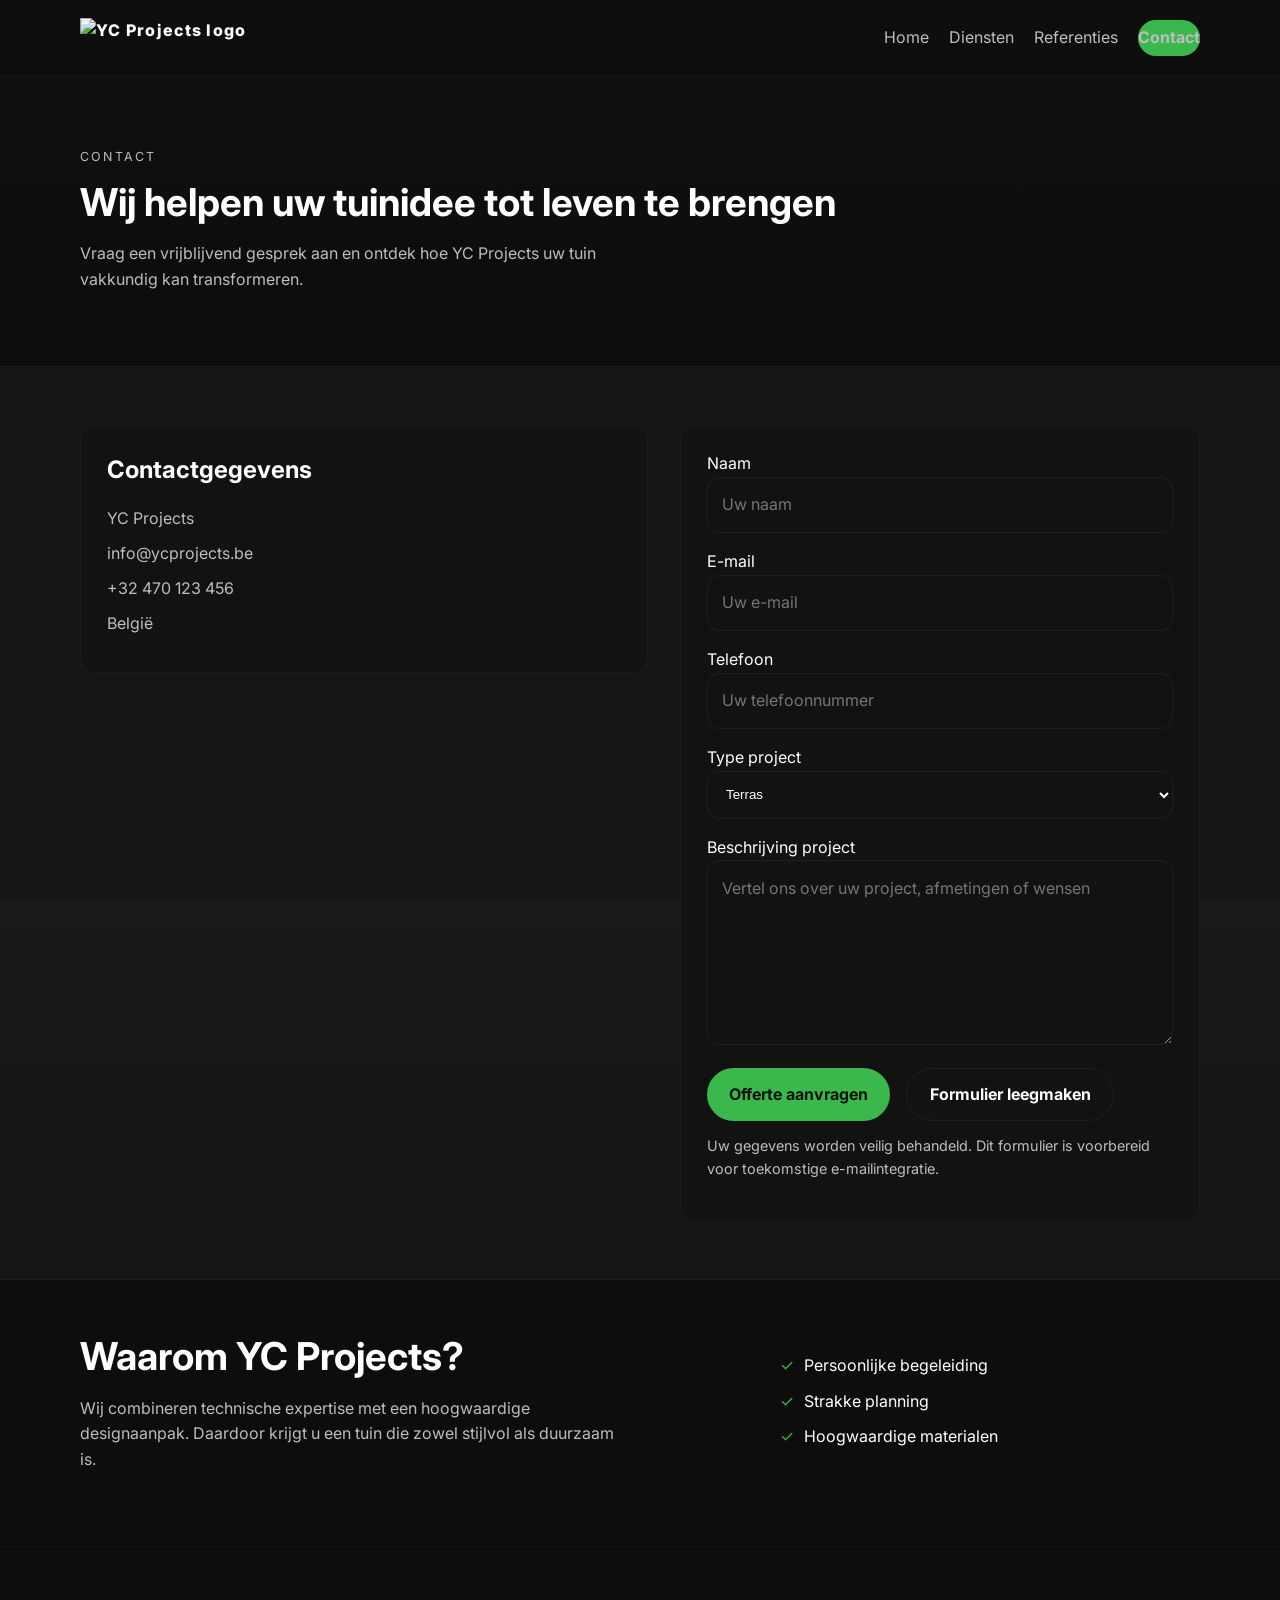
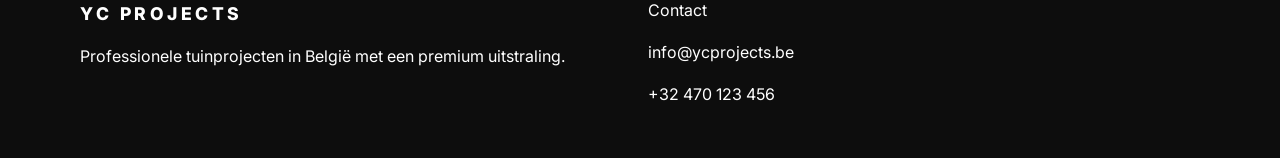
==== contact.html @ d5bccc17 "Initiële commit: HTML, CSS, JS en bugfixes" ====
<!DOCTYPE html>
<html lang="nl">
<head>
  <meta charset="UTF-8" />
  <meta name="viewport" content="width=device-width, initial-scale=1.0" />
  <title>Contact — YC Projects | Vraag uw offerte aan</title>
  <meta name="description" content="Neem contact op met YC Projects voor een vrijblijvende offerte voor terrassen, poolhouses of tuinrenovaties in België." />
  <meta property="og:title" content="Contact — YC Projects" />
  <meta property="og:description" content="Vraag een offerte aan of stuur uw projectdetails naar YC Projects — professionals in tuinprojecten in België." />
  <link rel="preconnect" href="https://fonts.googleapis.com" />
  <link rel="preconnect" href="https://fonts.gstatic.com" crossorigin />
  <link href="https://fonts.googleapis.com/css2?family=Inter:wght@400;500;600;700;800&display=swap" rel="stylesheet" />
  <link rel="stylesheet" href="styles.css" />
  <link rel="stylesheet" href="premium.css" />
</head>
<body>
  <header class="site-header">
    <div class="container header-inner">
      <a class="brand logo-link" href="index.html">
        <img src="assets/images/YC Projects_logo.png" alt="YC Projects logo" class="logo">
      </a>
      <button class="nav-toggle" id="navToggle" aria-label="Open navigatie" aria-expanded="false">
        <span></span>
        <span></span>
        <span></span>
      </button>
      <nav class="site-nav" id="siteNav">
        <a href="index.html">Home</a>
        <a href="diensten.html">Diensten</a>
        <a href="referenties.html">Referenties</a>
        <a href="contact.html" class="nav-cta">Contact</a>
      </nav>
    </div>
  </header>

  <main>
    <section class="section-large reveal" data-reveal-delay="0.05">
      <div class="container">
        <p class="eyebrow">Contact</p>
        <h1>Wij helpen uw tuinidee tot leven te brengen</h1>
        <p>Vraag een vrijblijvend gesprek aan en ontdek hoe YC Projects uw tuin vakkundig kan transformeren.</p>
      </div>
    </section>

    <section class="section-large section-dark reveal" data-reveal-delay="0.1">
      <div class="container contact-grid">
        <div class="contact-details reveal" data-reveal-delay="0.12">
          <h2>Contactgegevens</h2>
          <p>YC Projects</p>
          <p>info@ycprojects.be</p>
          <p>+32 470 123 456</p>
          <p>België</p>
        </div>
          <form id="contact-form" class="contact-form" novalidate>
            <label>
              Naam
              <input type="text" name="name" id="name" placeholder="Uw naam" required />
            </label>
            <label>
              E-mail
              <input type="email" name="email" id="email" placeholder="Uw e-mail" required />
            </label>
            <label>
              Telefoon
              <input type="tel" name="phone" id="phone" placeholder="Uw telefoonnummer" />
            </label>
            <label>
              Type project
              <select name="projectType" id="projectType">
                <option value="Terras">Terras</option>
                <option value="Poolhouse">Poolhouse</option>
                <option value="Tuinafscherming">Tuinafscherming</option>
                <option value="Tuinrenovatie">Tuinrenovatie</option>
                <option value="Overig">Overig</option>
              </select>
            </label>
            <label>
              Beschrijving project
              <textarea name="message" id="message" rows="6" placeholder="Vertel ons over uw project, afmetingen of wensen" required></textarea>
            </label>
            <div class="form-actions">
              <button type="submit" class="btn btn-primary">Offerte aanvragen</button>
              <button type="button" class="btn btn-outline" id="contact-clear">Formulier leegmaken</button>
            </div>
            <p class="form-note">Uw gegevens worden veilig behandeld. Dit formulier is voorbereid voor toekomstige e-mailintegratie.</p>
          </form>
      </div>
    </section>

    <section class="section-large reveal" data-reveal-delay="0.1">
      <div class="container split-grid">
        <div>
          <h2>Waarom YC Projects?</h2>
          <p>Wij combineren technische expertise met een hoogwaardige designaanpak. Daardoor krijgt u een tuin die zowel stijlvol als duurzaam is.</p>
        </div>
        <div>
          <ul class="checklist">
            <li>Persoonlijke begeleiding</li>
            <li>Strakke planning</li>
            <li>Hoogwaardige materialen</li>
          </ul>
        </div>
      </div>
    </section>
  </main>

  <footer class="site-footer">
    <div class="container footer-grid">
      <div>
        <p class="footer-brand">YC Projects</p>
        <p>Professionele tuinprojecten in België met een premium uitstraling.</p>
      </div>
      <div>
        <p>Contact</p>
        <p>info@ycprojects.be</p>
        <p>+32 470 123 456</p>
      </div>
    </div>
  </footer>

  <script src="script.js"></script>
</body>
</html>
---- styles.css ----
:root{
  --bg: #0D0D0D;
  --white: #FFFFFF;
  --accent: #3AB84B;
  --muted: #BDBDBD;
  --card: #121212;
  --glass: rgba(255,255,255,0.03);
  --radius: 18px;
  --container: 1120px;
  font-family: 'Inter', system-ui, -apple-system, 'Segoe UI', Roboto, 'Helvetica Neue', Arial;
  color-scheme: dark;
}

* {
  box-sizing: border-box;
}

html, body {
  margin: 0;
  min-height: 100%;
  background: radial-gradient(circle at top, rgba(58, 184, 75, 0.08), transparent 38%), var(--bg);
  color: var(--text);
}

body {
  line-height: 1.6;
}

img {
  max-width: 100%;
  display: block;
}

button, input, textarea {
  font: inherit;
}

.container {
  width: min(1120px, calc(100% - 3rem));
  margin: 0 auto;
}

.site-header {
  position: sticky;
  top: 0;
  z-index: 20;
  backdrop-filter: blur(18px);
  background: rgba(13, 13, 13, 0.94);
  border-bottom: 1px solid rgba(255, 255, 255, 0.05);
}

.header-inner {
  display: flex;
  align-items: center;
  justify-content: space-between;
  gap: 1rem;
  min-height: 80px;
}

.brand {
  color: var(--text);
  font-weight: 800;
  letter-spacing: 0.08em;
  text-decoration: none;
}

.site-nav {
  display: flex;
  align-items: center;
  gap: 1.5rem;
}

.site-nav a {
  color: var(--muted);
  text-decoration: none;
  transition: color 0.2s ease;
}

.site-nav a:hover,
.site-nav a:focus-visible {
  color: var(--text);
}

.nav-cta {
  padding: 0.85rem 1.3rem;
  border-radius: 999px;
  background: var(--accent);
  color: #0d0d0d;
  font-weight: 600;
}

.nav-toggle {
  display: none;
  width: 48px;
  height: 48px;
  border: 1px solid rgba(255, 255, 255, 0.08);
  border-radius: 14px;
  background: transparent;
  color: var(--text);
  cursor: pointer;
  align-items: center;
  justify-content: center;
}

.nav-toggle span {
  display: block;
  width: 22px;
  height: 2px;
  border-radius: 999px;
  background: currentColor;
  transition: transform 0.2s ease;
}

.nav-toggle span + span {
  margin-top: 5px;
}

.hero {
  padding: 5rem 0 3rem;
}

.section-large {
  padding: 4rem 0;
}

.hero-grid,
.split-grid,
.grid-3,
.contact-grid,
.testimonials-grid {
  display: grid;
  gap: 2rem;
}

.hero-grid {
  grid-template-columns: minmax(0, 1.4fr) minmax(320px, 1fr);
  align-items: center;
}

.hero-copy .eyebrow,
.highlights-card .eyebrow,
.footer-brand,
.card-title {
  color: var(--accent);
  text-transform: uppercase;
  letter-spacing: 0.2em;
  font-size: 0.79rem;
  margin-bottom: 1rem;
}

.hero-copy h1,
.section-large h1,
.split-grid h2,
.highlights-card h3 {
  font-size: clamp(2rem, 3vw, 3.4rem);
  line-height: 1.02;
  margin: 0 0 1.2rem;
}

.hero-copy p,
.section-large p,
.feature-card p,
.service-card p,
.testimonial-card p,
.contact-details p,
.highlights-card p {
  color: var(--muted);
  max-width: 55ch;
}

.hero-actions {
  display: flex;
  flex-wrap: wrap;
  gap: 1rem;
  margin-top: 2rem;
}

.btn {
  display: inline-flex;
  align-items: center;
  justify-content: center;
  border: none;
  border-radius: 999px;
  padding: 0.95rem 1.7rem;
  cursor: pointer;
  text-decoration: none;
  font-weight: 600;
}

.btn-primary {
  background: var(--accent);
  color: #0d0d0d;
}

.btn-secondary {
  background: rgba(255, 255, 255, 0.08);
  color: var(--text);
}

.section-dark {
  background: rgba(255, 255, 255, 0.03);
  border-top: 1px solid rgba(255, 255, 255, 0.06);
  border-bottom: 1px solid rgba(255, 255, 255, 0.06);
}

.grid-3 {
  grid-template-columns: repeat(3, minmax(0, 1fr));
}

.feature-card,
.service-card,
.testimonial-card,
.stats-card,
.highlights-card,
.projects-card,
.hero-card,
.contact-details,
.contact-form {
  background: var(--surface);
  border: 1px solid var(--border);
  border-radius: var(--radius);
  padding: 2rem;
}

.hero-card {
  background: linear-gradient(180deg, rgba(58, 184, 75, 0.18), rgba(255, 255, 255, 0.03));
  min-height: 320px;
  display: flex;
  align-items: flex-end;
}

.hero-card-content {
  display: grid;
  gap: 1rem;
}

.card-title {
  margin: 0;
}

.stats-card {
  display: grid;
  gap: 1.5rem;
  grid-template-columns: repeat(3, minmax(0, 1fr));
}

.stat-number {
  display: block;
  font-size: 2.5rem;
  color: var(--text);
  font-weight: 800;
}

.checklist,
.process-list {
  list-style: none;
  padding: 0;
  margin: 1.5rem 0 0;
  display: grid;
  gap: 0.9rem;
}

.checklist li::before {
  content: '\2713';
  color: var(--accent);
  margin-right: 0.7rem;
}

.process-list li {
  color: var(--muted);
  padding-left: 0.9rem;
}

.contact-grid {
  grid-template-columns: minmax(280px, 1fr) minmax(360px, 1.2fr);
  align-items: start;
}

.contact-details h2,
.feature-card h3,
.service-card h2,
.testimonial-card footer,
.highlights-card h3,
.projects-card h2 {
  margin: 0 0 1rem;
}

.contact-details p {
  margin: 0.6rem 0;
}

.contact-form label {
  display: grid;
  gap: 0.5rem;
  margin-bottom: 1.2rem;
  color: var(--text);
}

.contact-form input,
.contact-form textarea {
  width: 100%;
  background: rgba(255, 255, 255, 0.05);
  border: 1px solid rgba(255, 255, 255, 0.1);
  border-radius: 16px;
  color: var(--text);
  padding: 1rem;
}

.contact-form textarea {
  resize: vertical;
}

.site-footer {
  padding: 2.5rem 0;
  border-top: 1px solid rgba(255, 255, 255, 0.06);
}

.footer-grid {
  display: grid;
  gap: 1.5rem;
  grid-template-columns: repeat(2, minmax(0, 1fr));
}

.footer-brand {
  font-weight: 800;
  font-size: 1.1rem;
  color: var(--text);
}

.testimonial-card footer {
  margin-top: 1.5rem;
  color: var(--muted);
}

@media (max-width: 980px) {
  .hero-grid,
  .grid-3,
  .stats-card,
  .split-grid,
  .contact-grid,
  .footer-grid {
    grid-template-columns: 1fr;
  }
  .hero {
    padding-top: 3rem;
  }
}

@media (max-width: 720px) {
  .container {
    width: min(100%, calc(100% - 2rem));
  }
  .header-inner {
    flex-wrap: wrap;
  }
  .site-nav {
    width: 100%;
    flex-direction: column;
    gap: 1rem;
    padding: 1rem 0;
    display: none;
  }
  .site-nav.open {
    display: flex;
  }
  .nav-toggle {
    display: inline-flex;
  }
  .hero {
    padding-top: 2.5rem;
  }
---- premium.css ----
:root{
  --bg: #0D0D0D;
  --white: #FFFFFF;
  --accent: #3AB84B;
  --muted: #BDBDBD;
  --card: #121212;
  --glass: rgba(255,255,255,0.03);
  --radius: 18px;
  --container: 1120px;
  --text: #FFFFFF;
  --surface: #1A1A1A;
  --border: rgba(255,255,255,0.06);
  font-family: 'Inter', system-ui, -apple-system, 'Segoe UI', Roboto, 'Helvetica Neue', Arial;
}
*{box-sizing:border-box}
html,body{height:100%;margin:0;background:linear-gradient(180deg, rgba(58,184,75,0.03), transparent 30%), var(--bg);color:var(--white);-webkit-font-smoothing:antialiased}
.container{width:min(var(--container),calc(100% - 3rem));margin:0 auto}
.site-header{position:sticky;top:0;z-index:50;background:linear-gradient(180deg, rgba(13,13,13,0.8), rgba(13,13,13,0.6));backdrop-filter:blur(8px);border-bottom:1px solid rgba(255,255,255,0.04)}
.header-inner{display:flex;align-items:center;justify-content:space-between;gap:1rem;min-height:76px}
.brand{display:flex;align-items:center;text-decoration:none}
.logo{height:40px;width:auto;max-width:180px;transition:transform .2s ease}
.logo-link:hover .logo{transform:scale(1.04)}
.site-nav{display:flex;gap:1.25rem;align-items:center}
.site-nav a{color:var(--muted);text-decoration:none;padding:0.35rem 0;transition:color .18s ease}
.site-nav a:hover{color:var(--white)}
.nav-cta{background:var(--accent);color:#07120b;padding:0.75rem 1.2rem;border-radius:999px;font-weight:700}
.nav-toggle{display:none}

.hero{position:relative;padding:5.5rem 0}
.hero-bg{position:relative;background-size:cover;background-position:center;border-radius:20px;overflow:hidden}
.hero-overlay{position:absolute;inset:0;background:linear-gradient(180deg, rgba(13,13,13,0.45), rgba(13,13,13,0.35));mix-blend-mode:normal}
.hero-grid{display:grid;grid-template-columns:1.6fr 1fr;gap:2rem;align-items:center;padding:4rem 0}
.eyebrow{color:var(--accent);text-transform:uppercase;letter-spacing:0.18em;font-size:0.78rem;margin-bottom:1rem}
.hero-headline{font-size:clamp(2rem,4vw,3.6rem);line-height:1;margin:0 0 1rem}
.hero-lead{color:var(--muted);max-width:56ch}
.hero-actions{display:flex;gap:1rem;margin-top:1.6rem}
.btn{display:inline-flex;align-items:center;justify-content:center;border-radius:999px;padding:0.8rem 1.4rem;text-decoration:none;font-weight:700}
.btn-primary{background:var(--accent);color:#09110b}
.btn-outline{background:transparent;border:1px solid rgba(255,255,255,0.06);color:var(--white)}
.trust-bar{display:flex;gap:1.2rem;margin-top:1.2rem;color:var(--muted);font-size:0.95rem}
.hero-card{background:linear-gradient(180deg, rgba(255,255,255,0.02), rgba(255,255,255,0.01));padding:1.6rem;border-radius:16px;border:1px solid rgba(255,255,255,0.04)}
.card-title{color:var(--accent);font-size:0.82rem;letter-spacing:0.16em;text-transform:uppercase}

.section-large{padding:3.6rem 0}
.section-dark{background:var(--glass);border-top:1px solid rgba(255,255,255,0.04);border-bottom:1px solid rgba(255,255,255,0.03)}
.grid-3{display:grid;grid-template-columns:repeat(3,1fr);gap:1.6rem}
.split-grid{display:grid;grid-template-columns:1fr 420px;gap:2rem;align-items:start}
.service-card,.feature-card,.testimonial-card,.projects-card,.contact-details,.contact-form,.project-card{background:var(--card);padding:1.6rem;border-radius:14px;border:1px solid rgba(255,255,255,0.04)}
.checklist{list-style:none;padding:0;margin:1rem 0 0;display:grid;gap:.6rem}
.checklist li::before{content:'✓';color:var(--accent);margin-right:.6rem}

.projects-grid{display:grid;grid-template-columns:repeat(3,1fr);gap:1.25rem;margin-top:1.2rem}
.project-card{overflow:hidden;border-radius:14px}
.project-card img{width:100%;height:220px;object-fit:cover;display:block;transition:transform .45s cubic-bezier(.2,.9,.26,1)}
.project-card:hover img{transform:scale(1.04)}
.project-content{padding:1rem}
.project-content h3{margin:0 0 .4rem}
.project-content p{color:var(--muted);margin:0}

.contact-grid{display:grid;grid-template-columns:1fr 520px;gap:2rem}
.contact-form label{display:block;margin-bottom:1rem;color:var(--white)}
.contact-form input,.contact-form textarea,.contact-form select{width:100%;padding:0.9rem;border-radius:12px;border:1px solid rgba(255,255,255,0.06);background:transparent;color:var(--white)}
.form-actions{display:flex;gap:1rem;margin-top:0.6rem}
.form-note{color:var(--muted);font-size:0.9rem;margin-top:0.8rem}

.site-footer{padding:2.2rem 0;border-top:1px solid rgba(255,255,255,0.04)}
.footer-grid{display:grid;grid-template-columns:1fr 1fr;gap:1rem}
.footer-brand{font-weight:800}

@media (max-width:980px){.hero-grid{grid-template-columns:1fr}.projects-grid{grid-template-columns:repeat(2,1fr)}.split-grid{grid-template-columns:1fr}.logo{height:36px;max-width:150px}}
@media (max-width:700px){.site-nav{display:none}.nav-toggle{display:inline-flex}.projects-grid{grid-template-columns:1fr}.contact-grid{grid-template-columns:1fr}.hero{padding:2.8rem 0}.logo{height:32px;max-width:130px}}

.reveal{opacity:0;transform:translateY(14px);transition:opacity .6s ease,transform .6s ease}
.reveal.show{opacity:1;transform:none}

/* Hero slider */
.hero-slider{position:relative;min-height:78vh;display:block;overflow:hidden;border-radius:14px}
.hero-slider .slide{position:absolute;inset:0;background-size:cover;background-position:center;display:flex;align-items:center}
.slide-inner{max-width:900px;padding:6rem 3rem;color:var(--white);z-index:2}
.hero-prev,.hero-next{position:absolute;top:50%;transform:translateY(-50%);background:rgba(0,0,0,0.45);border:none;color:var(--white);font-size:2rem;padding:0.6rem 0.9rem;border-radius:8px;cursor:pointer}
.hero-prev{left:18px}.hero-next{right:18px}
.hero-dots{position:absolute;left:50%;transform:translateX(-50%);bottom:22px;display:flex;gap:8px}
.hero-dots button{width:10px;height:10px;border-radius:50%;background:rgba(255,255,255,0.3);border:none}
.hero-dots button.active{background:var(--accent)}

/* Before/After */
.before-after{position:relative;height:420px;border-radius:12px;overflow:hidden}
.before-after img{position:absolute;inset:0;width:100%;height:100%;object-fit:cover}
.before-after .after{z-index:1}
.before-after .before{z-index:2;clip-path:inset(0 50% 0 0)}
.before-after input[type=range]{position:relative;z-index:3;width:100%;margin-top:16px}

/* Testimonials & trust */
.testimonial-card{padding:2rem;border-radius:12px}
.trust-row{display:flex;gap:1rem;margin-top:1.2rem}
.trust-item{background:var(--card);padding:0.9rem 1rem;border-radius:10px;color:var(--muted);border:1px solid rgba(255,255,255,0.03)}

/* FAQ */
.faq details{background:var(--card);padding:1rem;border-radius:10px;margin-bottom:.6rem;border:1px solid rgba(255,255,255,0.03)}
.faq summary{cursor:pointer;font-weight:600}
.faq p{color:var(--muted);margin:0.6rem 0 0}

/* Process steps */
.process-list{list-style:none;padding:0;margin:1rem 0 0;display:grid;gap:.8rem}
.process-list li{background:var(--card);padding:0.9rem;border-radius:10px;border:1px solid rgba(255,255,255,0.03)}

/* Small tweaks */
@media (max-width:980px){.slide-inner{padding:3rem 1.2rem}.hero-prev,.hero-next{display:none}}
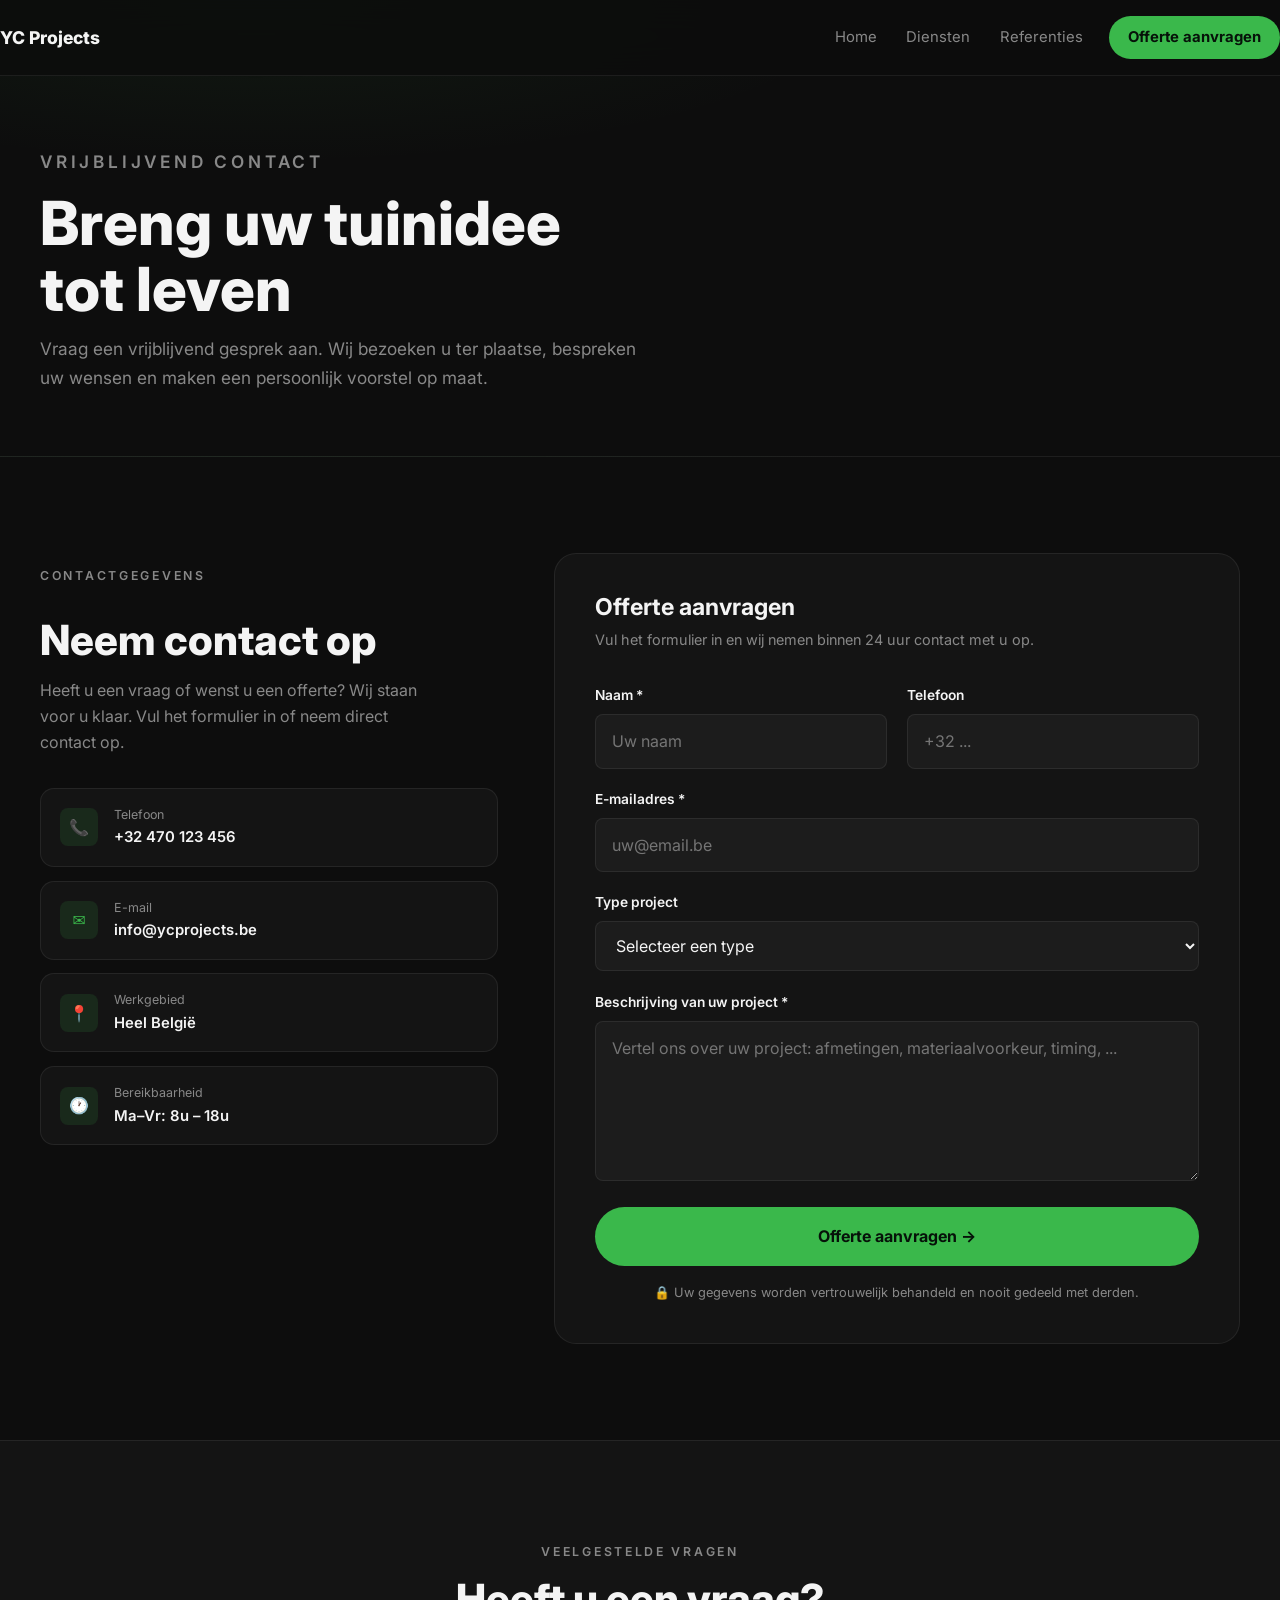
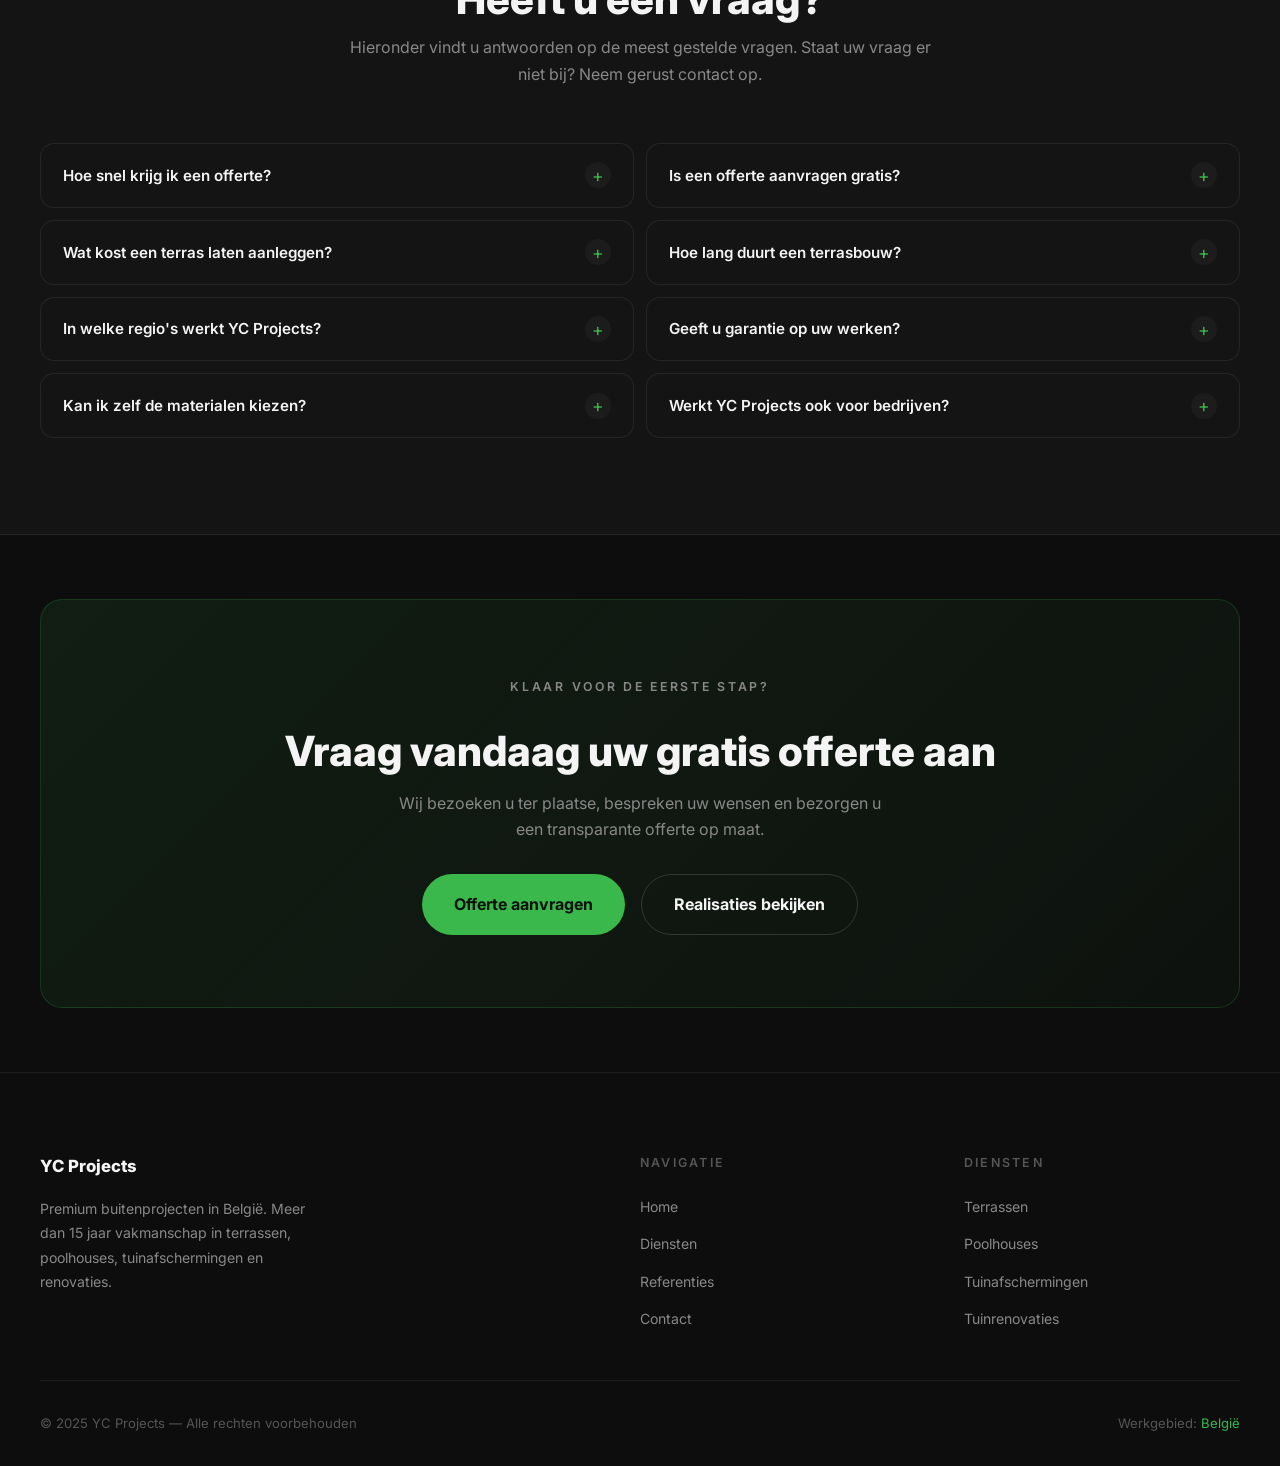
==== commit fc803345: "Nieuwe premium website volledig herbouwd vanaf nul" ====
--- a/contact.html
+++ b/contact.html
@@ -3,121 +3,229 @@
 <head>
   <meta charset="UTF-8" />
   <meta name="viewport" content="width=device-width, initial-scale=1.0" />
-  <title>Contact — YC Projects | Vraag uw offerte aan</title>
-  <meta name="description" content="Neem contact op met YC Projects voor een vrijblijvende offerte voor terrassen, poolhouses of tuinrenovaties in België." />
+  <title>Contact — YC Projects | Offerte aanvragen voor uw tuinproject</title>
+  <meta name="description" content="Neem contact op met YC Projects voor een vrijblijvende offerte. Terrassen, poolhouses, tuinafschermingen en renovaties in België." />
   <meta property="og:title" content="Contact — YC Projects" />
-  <meta property="og:description" content="Vraag een offerte aan of stuur uw projectdetails naar YC Projects — professionals in tuinprojecten in België." />
+  <meta property="og:description" content="Vraag een vrijblijvende offerte aan voor uw tuinproject. YC Projects — premium buitenprojecten in België." />
   <link rel="preconnect" href="https://fonts.googleapis.com" />
   <link rel="preconnect" href="https://fonts.gstatic.com" crossorigin />
   <link href="https://fonts.googleapis.com/css2?family=Inter:wght@400;500;600;700;800&display=swap" rel="stylesheet" />
   <link rel="stylesheet" href="styles.css" />
-  <link rel="stylesheet" href="premium.css" />
 </head>
 <body>
+
   <header class="site-header">
     <div class="container header-inner">
-      <a class="brand logo-link" href="index.html">
-        <img src="assets/images/YC Projects_logo.png" alt="YC Projects logo" class="logo">
+      <a href="index.html" class="logo-link" aria-label="YC Projects — Home">
+        <img src="assets/images/YC Projects_logo.png" alt="YC Projects" class="logo" onerror="this.style.display='none';this.nextElementSibling.style.display='block'">
+        <span class="logo-text" style="display:none">YC Projects</span>
       </a>
-      <button class="nav-toggle" id="navToggle" aria-label="Open navigatie" aria-expanded="false">
-        <span></span>
-        <span></span>
-        <span></span>
+      <button class="nav-toggle" id="navToggle" aria-label="Menu openen" aria-expanded="false">
+        <span></span><span></span><span></span>
       </button>
       <nav class="site-nav" id="siteNav">
         <a href="index.html">Home</a>
         <a href="diensten.html">Diensten</a>
         <a href="referenties.html">Referenties</a>
-        <a href="contact.html" class="nav-cta">Contact</a>
+        <a href="contact.html" class="nav-cta active">Offerte aanvragen</a>
       </nav>
     </div>
   </header>
 
   <main>
-    <section class="section-large reveal" data-reveal-delay="0.05">
-      <div class="container">
-        <p class="eyebrow">Contact</p>
-        <h1>Wij helpen uw tuinidee tot leven te brengen</h1>
-        <p>Vraag een vrijblijvend gesprek aan en ontdek hoe YC Projects uw tuin vakkundig kan transformeren.</p>
-      </div>
-    </section>
-
-    <section class="section-large section-dark reveal" data-reveal-delay="0.1">
-      <div class="container contact-grid">
-        <div class="contact-details reveal" data-reveal-delay="0.12">
-          <h2>Contactgegevens</h2>
-          <p>YC Projects</p>
-          <p>info@ycprojects.be</p>
-          <p>+32 470 123 456</p>
-          <p>België</p>
-        </div>
-          <form id="contact-form" class="contact-form" novalidate>
-            <label>
-              Naam
-              <input type="text" name="name" id="name" placeholder="Uw naam" required />
-            </label>
-            <label>
-              E-mail
-              <input type="email" name="email" id="email" placeholder="Uw e-mail" required />
-            </label>
-            <label>
-              Telefoon
-              <input type="tel" name="phone" id="phone" placeholder="Uw telefoonnummer" />
-            </label>
-            <label>
-              Type project
-              <select name="projectType" id="projectType">
-                <option value="Terras">Terras</option>
-                <option value="Poolhouse">Poolhouse</option>
-                <option value="Tuinafscherming">Tuinafscherming</option>
-                <option value="Tuinrenovatie">Tuinrenovatie</option>
-                <option value="Overig">Overig</option>
-              </select>
-            </label>
-            <label>
-              Beschrijving project
-              <textarea name="message" id="message" rows="6" placeholder="Vertel ons over uw project, afmetingen of wensen" required></textarea>
-            </label>
-            <div class="form-actions">
-              <button type="submit" class="btn btn-primary">Offerte aanvragen</button>
-              <button type="button" class="btn btn-outline" id="contact-clear">Formulier leegmaken</button>
+
+    <section class="page-hero">
+      <div class="container">
+        <p class="eyebrow reveal">Vrijblijvend contact</p>
+        <h1 class="reveal" data-delay="0.05">Breng uw tuinidee<br>tot leven</h1>
+        <p class="reveal" data-delay="0.08">Vraag een vrijblijvend gesprek aan. Wij bezoeken u ter plaatse, bespreken uw wensen en maken een persoonlijk voorstel op maat.</p>
+      </div>
+    </section>
+
+    <section class="section">
+      <div class="container">
+        <div class="contact-grid">
+
+          <!-- CONTACT INFO -->
+          <div class="contact-info reveal">
+            <p class="eyebrow">Contactgegevens</p>
+            <h2>Neem contact op</h2>
+            <p>Heeft u een vraag of wenst u een offerte? Wij staan voor u klaar. Vul het formulier in of neem direct contact op.</p>
+            <div class="contact-details">
+              <div class="c-detail">
+                <div class="c-icon">📞</div>
+                <div>
+                  <p class="c-label">Telefoon</p>
+                  <p class="c-value">+32 470 123 456</p>
+                </div>
+              </div>
+              <div class="c-detail">
+                <div class="c-icon">✉️</div>
+                <div>
+                  <p class="c-label">E-mail</p>
+                  <p class="c-value">info@ycprojects.be</p>
+                </div>
+              </div>
+              <div class="c-detail">
+                <div class="c-icon">📍</div>
+                <div>
+                  <p class="c-label">Werkgebied</p>
+                  <p class="c-value">Heel België</p>
+                </div>
+              </div>
+              <div class="c-detail">
+                <div class="c-icon">🕐</div>
+                <div>
+                  <p class="c-label">Bereikbaarheid</p>
+                  <p class="c-value">Ma–Vr: 8u – 18u</p>
+                </div>
+              </div>
             </div>
-            <p class="form-note">Uw gegevens worden veilig behandeld. Dit formulier is voorbereid voor toekomstige e-mailintegratie.</p>
-          </form>
-      </div>
-    </section>
-
-    <section class="section-large reveal" data-reveal-delay="0.1">
-      <div class="container split-grid">
-        <div>
-          <h2>Waarom YC Projects?</h2>
-          <p>Wij combineren technische expertise met een hoogwaardige designaanpak. Daardoor krijgt u een tuin die zowel stijlvol als duurzaam is.</p>
-        </div>
-        <div>
-          <ul class="checklist">
-            <li>Persoonlijke begeleiding</li>
-            <li>Strakke planning</li>
-            <li>Hoogwaardige materialen</li>
+          </div>
+
+          <!-- CONTACT FORM -->
+          <div class="form-card reveal" data-delay="0.08" id="contact-form">
+            <h3>Offerte aanvragen</h3>
+            <p>Vul het formulier in en wij nemen binnen 24 uur contact met u op.</p>
+            <form id="contactForm" novalidate>
+              <div class="form-row">
+                <div class="form-group">
+                  <label for="naam">Naam *</label>
+                  <input type="text" id="naam" name="naam" placeholder="Uw naam" required autocomplete="name" />
+                </div>
+                <div class="form-group">
+                  <label for="telefoon">Telefoon</label>
+                  <input type="tel" id="telefoon" name="telefoon" placeholder="+32 ..." autocomplete="tel" />
+                </div>
+              </div>
+              <div class="form-group">
+                <label for="email">E-mailadres *</label>
+                <input type="email" id="email" name="email" placeholder="uw@email.be" required autocomplete="email" />
+              </div>
+              <div class="form-group">
+                <label for="project">Type project</label>
+                <select id="project" name="project">
+                  <option value="">Selecteer een type</option>
+                  <option value="Terras">Terras</option>
+                  <option value="Poolhouse">Poolhouse</option>
+                  <option value="Tuinafscherming">Tuinafscherming</option>
+                  <option value="Tuinrenovatie">Tuinrenovatie</option>
+                  <option value="Combinatie">Combinatie van meerdere</option>
+                  <option value="Overig">Overig / Nog niet zeker</option>
+                </select>
+              </div>
+              <div class="form-group">
+                <label for="bericht">Beschrijving van uw project *</label>
+                <textarea id="bericht" name="bericht" rows="5" placeholder="Vertel ons over uw project: afmetingen, materiaalvoorkeur, timing, ..." required></textarea>
+              </div>
+              <button type="submit" class="btn btn-primary btn-lg" style="width:100%">Offerte aanvragen →</button>
+              <div id="formSuccess" class="form-success">✓ Bedankt! Uw aanvraag is ontvangen. Wij nemen binnen 24 uur contact op.</div>
+              <p class="form-note">🔒 Uw gegevens worden vertrouwelijk behandeld en nooit gedeeld met derden.</p>
+            </form>
+          </div>
+
+        </div>
+      </div>
+    </section>
+
+    <!-- FAQ -->
+    <section class="section section-dark">
+      <div class="container">
+        <div class="section-header reveal">
+          <p class="eyebrow">Veelgestelde vragen</p>
+          <h2>Heeft u een vraag?</h2>
+          <p>Hieronder vindt u antwoorden op de meest gestelde vragen. Staat uw vraag er niet bij? Neem gerust contact op.</p>
+        </div>
+        <div class="faq-grid">
+          <div class="faq-item reveal" data-delay="0.05">
+            <button class="faq-q">Hoe snel krijg ik een offerte? <span class="faq-icon">+</span></button>
+            <div class="faq-a"><p>Na uw aanvraag plannen wij een vrijblijvend bezoek ter plaatse. Binnen 5 werkdagen na het bezoek ontvangt u een gedetailleerde offerte op maat.</p></div>
+          </div>
+          <div class="faq-item reveal" data-delay="0.08">
+            <button class="faq-q">Is een offerte aanvragen gratis? <span class="faq-icon">+</span></button>
+            <div class="faq-a"><p>Ja, een offerte aanvragen is volledig gratis en vrijblijvend. Er zijn geen kosten verbonden aan het intakegesprek of de opmaak van de offerte.</p></div>
+          </div>
+          <div class="faq-item reveal" data-delay="0.05">
+            <button class="faq-q">Wat kost een terras laten aanleggen? <span class="faq-icon">+</span></button>
+            <div class="faq-a"><p>De prijs varieert naargelang materiaal, oppervlakte en complexiteit. Een houten terras start rond €80/m², composiet en hardsteen liggen hoger. Vraag een offerte aan voor een exacte prijs.</p></div>
+          </div>
+          <div class="faq-item reveal" data-delay="0.08">
+            <button class="faq-q">Hoe lang duurt een terrasbouw? <span class="faq-icon">+</span></button>
+            <div class="faq-a"><p>Een standaard terras van 30–50 m² wordt in 2 à 4 werkdagen gerealiseerd. Bij grotere of complexere projecten loopt de uitvoeringstijd op tot 1 à 2 weken.</p></div>
+          </div>
+          <div class="faq-item reveal" data-delay="0.05">
+            <button class="faq-q">In welke regio's werkt YC Projects? <span class="faq-icon">+</span></button>
+            <div class="faq-a"><p>Wij zijn actief in heel België, met de nadruk op Vlaanderen. Neem gerust contact op en wij bekijken samen de mogelijkheden voor uw locatie.</p></div>
+          </div>
+          <div class="faq-item reveal" data-delay="0.08">
+            <button class="faq-q">Geeft u garantie op uw werken? <span class="faq-icon">+</span></button>
+            <div class="faq-a"><p>Ja, wij geven garantie op al onze werken. De garantieperiode wordt vastgelegd in de overeenkomst en verschilt naargelang het type werk en de gebruikte materialen.</p></div>
+          </div>
+          <div class="faq-item reveal" data-delay="0.05">
+            <button class="faq-q">Kan ik zelf de materialen kiezen? <span class="faq-icon">+</span></button>
+            <div class="faq-a"><p>Absoluut. Tijdens het intakegesprek bespreken wij alle mogelijkheden en adviseren wij u over de beste keuze voor uw project, budget en stijl. U maakt steeds de finale keuze.</p></div>
+          </div>
+          <div class="faq-item reveal" data-delay="0.08">
+            <button class="faq-q">Werkt YC Projects ook voor bedrijven? <span class="faq-icon">+</span></button>
+            <div class="faq-a"><p>Ja, wij realiseren ook projecten voor bedrijven, kantoren en handelspanden. Neem contact op voor een gepersonaliseerde offerte voor uw zakelijk project.</p></div>
+          </div>
+        </div>
+      </div>
+    </section>
+
+    <!-- CTA -->
+    <section class="section-sm">
+      <div class="container">
+        <div class="cta-banner reveal">
+          <p class="eyebrow">Klaar voor de eerste stap?</p>
+          <h2>Vraag vandaag uw gratis offerte aan</h2>
+          <p>Wij bezoeken u ter plaatse, bespreken uw wensen en bezorgen u een transparante offerte op maat.</p>
+          <div class="cta-actions">
+            <a href="#contact-form" class="btn btn-primary btn-lg">Offerte aanvragen</a>
+            <a href="referenties.html" class="btn btn-ghost btn-lg">Realisaties bekijken</a>
+          </div>
+        </div>
+      </div>
+    </section>
+
+  </main>
+
+  <footer class="site-footer">
+    <div class="container">
+      <div class="footer-grid">
+        <div class="footer-about">
+          <div class="footer-logo">
+            <img src="assets/images/YC Projects_logo.png" alt="YC Projects" onerror="this.style.display='none';this.nextElementSibling.style.display='block'">
+            <span class="footer-logo-text" style="display:none">YC Projects</span>
+          </div>
+          <p>Premium buitenprojecten in België. Meer dan 15 jaar vakmanschap in terrassen, poolhouses, tuinafschermingen en renovaties.</p>
+        </div>
+        <div class="footer-col">
+          <h4>Navigatie</h4>
+          <ul>
+            <li><a href="index.html">Home</a></li>
+            <li><a href="diensten.html">Diensten</a></li>
+            <li><a href="referenties.html">Referenties</a></li>
+            <li><a href="contact.html">Contact</a></li>
           </ul>
         </div>
-      </div>
-    </section>
-  </main>
-
-  <footer class="site-footer">
-    <div class="container footer-grid">
-      <div>
-        <p class="footer-brand">YC Projects</p>
-        <p>Professionele tuinprojecten in België met een premium uitstraling.</p>
-      </div>
-      <div>
-        <p>Contact</p>
-        <p>info@ycprojects.be</p>
-        <p>+32 470 123 456</p>
+        <div class="footer-col">
+          <h4>Diensten</h4>
+          <ul>
+            <li><a href="diensten.html#terrassen">Terrassen</a></li>
+            <li><a href="diensten.html#poolhouses">Poolhouses</a></li>
+            <li><a href="diensten.html#afschermingen">Tuinafschermingen</a></li>
+            <li><a href="diensten.html#renovaties">Tuinrenovaties</a></li>
+          </ul>
+        </div>
+      </div>
+      <div class="footer-bottom">
+        <span>© 2025 YC Projects — Alle rechten voorbehouden</span>
+        <span>Werkgebied: <a href="contact.html">België</a></span>
       </div>
     </div>
   </footer>
 
   <script src="script.js"></script>
 </body>
-</html>+</html>
--- a/styles.css
+++ b/styles.css
@@ -1,371 +1,616 @@
-:root{
-  --bg: #0D0D0D;
-  --white: #FFFFFF;
-  --accent: #3AB84B;
-  --muted: #BDBDBD;
-  --card: #121212;
-  --glass: rgba(255,255,255,0.03);
-  --radius: 18px;
-  --container: 1120px;
-  font-family: 'Inter', system-ui, -apple-system, 'Segoe UI', Roboto, 'Helvetica Neue', Arial;
-  color-scheme: dark;
-}
-
-* {
-  box-sizing: border-box;
-}
-
-html, body {
-  margin: 0;
-  min-height: 100%;
-  background: radial-gradient(circle at top, rgba(58, 184, 75, 0.08), transparent 38%), var(--bg);
+/* ===========================================
+   YC Projects — Premium Website Stylesheet
+   =========================================== */
+
+:root {
+  --bg:         #0D0D0D;
+  --surface:    #141414;
+  --surface-2:  #1C1C1C;
+  --accent:     #3AB84B;
+  --accent-dim: rgba(58,184,75,0.12);
+  --text:       #F4F4F4;
+  --muted:      #888888;
+  --dim:        #555555;
+  --border:     rgba(255,255,255,0.07);
+  --border-2:   rgba(255,255,255,0.14);
+  --radius-s:   8px;
+  --radius:     14px;
+  --radius-l:   22px;
+  --max-w:      1200px;
+  --nav-h:      76px;
+}
+
+/* ── Reset ── */
+*, *::before, *::after { box-sizing: border-box; margin: 0; padding: 0; }
+html { scroll-behavior: smooth; }
+body {
+  font-family: 'Inter', system-ui, -apple-system, sans-serif;
+  background: var(--bg);
   color: var(--text);
-}
-
-body {
-  line-height: 1.6;
-}
-
-img {
-  max-width: 100%;
-  display: block;
-}
-
-button, input, textarea {
-  font: inherit;
-}
-
+  line-height: 1.65;
+  -webkit-font-smoothing: antialiased;
+}
+img { display: block; max-width: 100%; }
+a { color: inherit; text-decoration: none; }
+button, input, textarea, select { font: inherit; }
+ul, ol { list-style: none; }
+
+::-webkit-scrollbar { width: 5px; }
+::-webkit-scrollbar-track { background: var(--bg); }
+::-webkit-scrollbar-thumb { background: var(--accent); border-radius: 3px; }
+
+/* ── Layout ── */
 .container {
-  width: min(1120px, calc(100% - 3rem));
+  width: min(var(--max-w), calc(100% - 2.5rem));
   margin: 0 auto;
 }
-
+.section     { padding: 6rem 0; }
+.section-sm  { padding: 4rem 0; }
+.section-dark {
+  background: var(--surface);
+  border-top: 1px solid var(--border);
+  border-bottom: 1px solid var(--border);
+}
+
+.grid-2 { display: grid; grid-template-columns: repeat(2,1fr); gap: 1.5rem; }
+.grid-3 { display: grid; grid-template-columns: repeat(3,1fr); gap: 1.5rem; }
+.grid-4 { display: grid; grid-template-columns: repeat(4,1fr); gap: 1.5rem; }
+
+.split {
+  display: grid;
+  grid-template-columns: 1fr 1fr;
+  gap: 4rem;
+  align-items: center;
+}
+.split.reverse > *:first-child { order: 2; }
+.split.reverse > *:last-child  { order: 1; }
+
+/* ── Typography ── */
+.eyebrow {
+  display: inline-block;
+  color: var(--accent);
+  font-size: 0.77rem;
+  font-weight: 600;
+  letter-spacing: 0.22em;
+  text-transform: uppercase;
+  margin-bottom: 0.9rem;
+}
+h1 { font-size: clamp(2.2rem,5vw,3.8rem); line-height: 1.08; font-weight: 800; }
+h2 { font-size: clamp(1.7rem,3.5vw,2.6rem); line-height: 1.1; font-weight: 800; }
+h3 { font-size: clamp(1.15rem,2vw,1.45rem); line-height: 1.2; font-weight: 700; }
+h4 { font-size: 1rem; font-weight: 700; }
+
+.section-header { text-align: center; max-width: 600px; margin: 0 auto 3.5rem; }
+.section-header h2 { margin-bottom: 0.75rem; }
+.section-header p { color: var(--muted); }
+
+/* ── Navigation ── */
 .site-header {
-  position: sticky;
-  top: 0;
-  z-index: 20;
+  position: fixed;
+  top: 0; left: 0; right: 0;
+  z-index: 100;
+  height: var(--nav-h);
+  display: flex;
+  align-items: center;
+  background: rgba(13,13,13,0.82);
   backdrop-filter: blur(18px);
-  background: rgba(13, 13, 13, 0.94);
-  border-bottom: 1px solid rgba(255, 255, 255, 0.05);
-}
+  -webkit-backdrop-filter: blur(18px);
+  border-bottom: 1px solid var(--border);
+  transition: background 0.3s;
+}
+.site-header.scrolled { background: rgba(13,13,13,0.96); }
 
 .header-inner {
   display: flex;
   align-items: center;
   justify-content: space-between;
-  gap: 1rem;
-  min-height: 80px;
-}
-
-.brand {
-  color: var(--text);
-  font-weight: 800;
-  letter-spacing: 0.08em;
-  text-decoration: none;
-}
-
-.site-nav {
-  display: flex;
-  align-items: center;
-  gap: 1.5rem;
-}
-
+  gap: 2rem;
+  width: 100%;
+}
+
+.logo-link { display: flex; align-items: center; gap: 0.5rem; }
+.logo { height: 36px; width: auto; }
+.logo-text { font-weight: 800; font-size: 1.1rem; }
+
+.site-nav { display: flex; align-items: center; gap: 0.15rem; }
 .site-nav a {
+  padding: 0.45rem 0.85rem;
   color: var(--muted);
-  text-decoration: none;
-  transition: color 0.2s ease;
-}
-
-.site-nav a:hover,
-.site-nav a:focus-visible {
-  color: var(--text);
-}
+  font-size: 0.93rem;
+  border-radius: var(--radius-s);
+  transition: color 0.2s, background 0.2s;
+}
+.site-nav a:hover, .site-nav a.active { color: var(--text); background: rgba(255,255,255,0.04); }
 
 .nav-cta {
-  padding: 0.85rem 1.3rem;
-  border-radius: 999px;
-  background: var(--accent);
-  color: #0d0d0d;
-  font-weight: 600;
-}
+  background: var(--accent) !important;
+  color: #061209 !important;
+  font-weight: 700;
+  padding: 0.6rem 1.2rem !important;
+  border-radius: 999px !important;
+  margin-left: 0.6rem;
+}
+.nav-cta:hover { opacity: 0.87; background: var(--accent) !important; }
 
 .nav-toggle {
   display: none;
-  width: 48px;
-  height: 48px;
-  border: 1px solid rgba(255, 255, 255, 0.08);
-  border-radius: 14px;
-  background: transparent;
+  flex-direction: column;
+  justify-content: center;
+  gap: 5px;
+  background: none;
+  border: 1px solid var(--border-2);
+  border-radius: var(--radius-s);
+  padding: 0.5rem 0.6rem;
+  cursor: pointer;
   color: var(--text);
-  cursor: pointer;
-  align-items: center;
-  justify-content: center;
-}
-
+}
 .nav-toggle span {
-  display: block;
-  width: 22px;
-  height: 2px;
-  border-radius: 999px;
-  background: currentColor;
-  transition: transform 0.2s ease;
-}
-
-.nav-toggle span + span {
-  margin-top: 5px;
-}
-
-.hero {
-  padding: 5rem 0 3rem;
-}
-
-.section-large {
-  padding: 4rem 0;
-}
-
-.hero-grid,
-.split-grid,
-.grid-3,
-.contact-grid,
-.testimonials-grid {
-  display: grid;
-  gap: 2rem;
-}
-
-.hero-grid {
-  grid-template-columns: minmax(0, 1.4fr) minmax(320px, 1fr);
-  align-items: center;
-}
-
-.hero-copy .eyebrow,
-.highlights-card .eyebrow,
-.footer-brand,
-.card-title {
-  color: var(--accent);
-  text-transform: uppercase;
-  letter-spacing: 0.2em;
-  font-size: 0.79rem;
-  margin-bottom: 1rem;
-}
-
-.hero-copy h1,
-.section-large h1,
-.split-grid h2,
-.highlights-card h3 {
-  font-size: clamp(2rem, 3vw, 3.4rem);
-  line-height: 1.02;
-  margin: 0 0 1.2rem;
-}
-
-.hero-copy p,
-.section-large p,
-.feature-card p,
-.service-card p,
-.testimonial-card p,
-.contact-details p,
-.highlights-card p {
-  color: var(--muted);
-  max-width: 55ch;
-}
-
-.hero-actions {
-  display: flex;
-  flex-wrap: wrap;
-  gap: 1rem;
-  margin-top: 2rem;
-}
-
+  display: block; width: 20px; height: 2px;
+  background: currentColor; border-radius: 2px;
+  transition: transform 0.25s, opacity 0.25s;
+}
+.nav-toggle.open span:nth-child(1) { transform: translateY(7px) rotate(45deg); }
+.nav-toggle.open span:nth-child(2) { opacity: 0; }
+.nav-toggle.open span:nth-child(3) { transform: translateY(-7px) rotate(-45deg); }
+
+/* ── Buttons ── */
 .btn {
   display: inline-flex;
   align-items: center;
   justify-content: center;
+  gap: 0.5rem;
+  padding: 0.85rem 1.65rem;
+  border-radius: 999px;
+  font-weight: 700;
+  font-size: 0.95rem;
+  cursor: pointer;
   border: none;
+  transition: transform 0.2s, opacity 0.2s, background 0.2s, box-shadow 0.2s;
+  white-space: nowrap;
+}
+.btn:hover { transform: translateY(-2px); }
+.btn:active { transform: translateY(0); }
+
+.btn-primary { background: var(--accent); color: #061209; }
+.btn-primary:hover { box-shadow: 0 8px 30px rgba(58,184,75,0.3); }
+
+.btn-ghost {
+  background: transparent;
+  color: var(--text);
+  border: 1px solid var(--border-2);
+}
+.btn-ghost:hover { background: rgba(255,255,255,0.06); border-color: rgba(255,255,255,0.2); }
+
+.btn-outline {
+  background: transparent;
+  color: var(--text);
+  border: 1px solid var(--border);
   border-radius: 999px;
-  padding: 0.95rem 1.7rem;
+}
+.btn-outline:hover, .btn-outline.active {
+  background: var(--accent); color: #061209; border-color: var(--accent);
+}
+
+.btn-lg { padding: 1rem 2rem; font-size: 1rem; }
+
+/* ── Hero ── */
+.hero {
+  position: relative;
+  min-height: 100vh;
+  display: flex;
+  align-items: center;
+  overflow: hidden;
+  padding-top: var(--nav-h);
+}
+.hero-bg {
+  position: absolute; inset: 0;
+  background-size: cover;
+  background-position: center;
+}
+.hero-overlay {
+  position: absolute; inset: 0;
+  background: linear-gradient(125deg,rgba(13,13,13,.92) 0%,rgba(13,13,13,.65) 55%,rgba(13,13,13,.4) 100%);
+}
+.hero-content {
+  position: relative; z-index: 2;
+  max-width: 740px; padding: 4rem 0;
+}
+.hero h1 { margin-bottom: 1.2rem; }
+.hero h1 em { color: var(--accent); font-style: normal; }
+.hero-lead {
+  color: rgba(244,244,244,.78);
+  font-size: 1.12rem;
+  max-width: 54ch;
+  margin-bottom: 2rem;
+}
+.hero-actions { display: flex; flex-wrap: wrap; gap: 1rem; }
+.hero-stats {
+  display: flex;
+  gap: 2.5rem;
+  margin-top: 4rem;
+  padding-top: 2rem;
+  border-top: 1px solid rgba(255,255,255,.1);
+}
+.stat-item strong {
+  display: block;
+  font-size: 2rem; font-weight: 800;
+  color: var(--accent); line-height: 1;
+}
+.stat-item span { font-size: 0.83rem; color: var(--muted); margin-top: 0.3rem; display: block; }
+
+/* ── Page Hero (subpages) ── */
+.page-hero {
+  padding: calc(var(--nav-h) + 4.5rem) 0 4rem;
+  background: radial-gradient(ellipse 80% 60% at 20% 0%, rgba(58,184,75,.07) 0%, transparent 60%);
+  border-bottom: 1px solid var(--border);
+}
+.page-hero h1 { margin-bottom: 0.8rem; }
+.page-hero p { color: var(--muted); max-width: 56ch; font-size: 1.08rem; }
+
+/* ── Dienst cards (homepage overzicht) ── */
+.dienst-card {
+  background: var(--surface);
+  border: 1px solid var(--border);
+  border-radius: var(--radius-l);
+  overflow: hidden;
+  transition: transform 0.3s, border-color 0.3s, box-shadow 0.3s;
+}
+.dienst-card:hover { transform: translateY(-5px); border-color: var(--border-2); box-shadow: 0 20px 60px rgba(0,0,0,.4); }
+.dienst-img-wrap { overflow: hidden; }
+.dienst-img { width: 100%; height: 210px; object-fit: cover; transition: transform 0.5s; }
+.dienst-card:hover .dienst-img { transform: scale(1.05); }
+.dienst-body { padding: 1.5rem; }
+.dienst-tag {
+  display: inline-block;
+  background: var(--accent-dim);
+  color: var(--accent);
+  font-size: 0.75rem; font-weight: 600;
+  padding: 0.22rem 0.7rem;
+  border-radius: 999px;
+  letter-spacing: 0.08em;
+  margin-bottom: 0.6rem;
+}
+.dienst-body h3 { margin-bottom: 0.5rem; }
+.dienst-body p { color: var(--muted); font-size: 0.9rem; margin-bottom: 1.1rem; }
+.dienst-link {
+  color: var(--accent);
+  font-size: 0.88rem;
+  font-weight: 600;
+  display: inline-flex;
+  align-items: center;
+  gap: 0.35rem;
+  transition: gap 0.2s;
+}
+.dienst-link:hover { gap: 0.55rem; }
+
+/* ── Features (Waarom YC) ── */
+.feature-list { display: grid; gap: 1.1rem; margin-top: 2rem; }
+.feature-item { display: flex; gap: 1rem; align-items: flex-start; }
+.feature-icon {
+  flex-shrink: 0;
+  width: 42px; height: 42px;
+  background: var(--accent-dim);
+  border-radius: 10px;
+  display: flex; align-items: center; justify-content: center;
+  font-size: 1.15rem;
+}
+.feature-text h4 { font-weight: 700; margin-bottom: 0.2rem; }
+.feature-text p { color: var(--muted); font-size: 0.88rem; }
+
+.split-img {
+  border-radius: var(--radius-l);
+  overflow: hidden;
+  aspect-ratio: 4/3;
+  border: 1px solid var(--border);
+}
+.split-img img { width: 100%; height: 100%; object-fit: cover; }
+
+/* ── Project cards ── */
+.projects-grid {
+  display: grid;
+  grid-template-columns: repeat(3,1fr);
+  gap: 1.25rem;
+}
+.project-card {
+  border-radius: var(--radius);
+  overflow: hidden;
+  background: var(--surface);
+  border: 1px solid var(--border);
   cursor: pointer;
-  text-decoration: none;
+  transition: transform 0.3s, box-shadow 0.3s, border-color 0.3s;
+}
+.project-card:hover { transform: translateY(-5px); box-shadow: 0 24px 70px rgba(0,0,0,.45); border-color: var(--border-2); }
+.project-card-img { overflow: hidden; }
+.project-card img { width: 100%; height: 240px; object-fit: cover; transition: transform 0.5s; }
+.project-card:hover img { transform: scale(1.06); }
+.project-card-body { padding: 1.2rem 1.3rem; }
+.project-card-body .type {
+  color: var(--accent);
+  font-size: 0.75rem; font-weight: 600;
+  text-transform: uppercase; letter-spacing: 0.12em;
+  margin-bottom: 0.35rem;
+}
+.project-card-body h3 { font-size: 1rem; margin-bottom: 0.4rem; }
+.project-card-body p { color: var(--muted); font-size: 0.85rem; }
+
+.filter-row { display: flex; flex-wrap: wrap; gap: 0.6rem; margin-bottom: 2rem; }
+
+/* ── Process ── */
+.process-steps {
+  display: grid;
+  grid-template-columns: repeat(5,1fr);
+  gap: 1rem;
+  position: relative;
+}
+.process-steps::before {
+  content: '';
+  position: absolute;
+  top: 29px; left: 12%; right: 12%;
+  height: 1px; background: var(--border);
+}
+.process-step { text-align: center; position: relative; }
+.step-num {
+  width: 58px; height: 58px;
+  background: var(--surface-2);
+  border: 1px solid var(--border);
+  border-radius: 50%;
+  display: flex; align-items: center; justify-content: center;
+  margin: 0 auto 1rem;
+  font-size: 1.15rem; font-weight: 800;
+  color: var(--accent);
+  transition: background 0.3s, border-color 0.3s, color 0.3s;
+  position: relative; z-index: 1;
+  background: var(--bg);
+}
+.process-step:hover .step-num { background: var(--accent); color: #061209; border-color: var(--accent); }
+.process-step h4 { font-size: 0.92rem; margin-bottom: 0.3rem; }
+.process-step p { color: var(--muted); font-size: 0.8rem; }
+
+/* ── Testimonials ── */
+.testimonial-card {
+  background: var(--surface);
+  border: 1px solid var(--border);
+  border-radius: var(--radius-l);
+  padding: 2rem;
+  transition: border-color 0.3s;
+}
+.testimonial-card:hover { border-color: var(--border-2); }
+.t-stars { color: var(--accent); letter-spacing: 0.1em; margin-bottom: 1rem; font-size: 1rem; }
+.testimonial-card blockquote {
+  color: rgba(244,244,244,.82);
+  font-style: italic;
+  line-height: 1.75;
+  margin-bottom: 1.5rem;
+  font-size: 0.97rem;
+}
+.t-author { display: flex; align-items: center; gap: 0.8rem; }
+.t-avatar {
+  width: 44px; height: 44px;
+  background: var(--accent-dim);
+  border-radius: 50%;
+  display: flex; align-items: center; justify-content: center;
+  color: var(--accent); font-weight: 700;
+  flex-shrink: 0;
+}
+.t-name { font-weight: 700; font-size: 0.93rem; }
+.t-loc { color: var(--muted); font-size: 0.8rem; }
+
+/* ── FAQ ── */
+.faq-grid { display: grid; grid-template-columns: 1fr 1fr; gap: 0.75rem; }
+.faq-item {
+  background: var(--surface);
+  border: 1px solid var(--border);
+  border-radius: var(--radius);
+  overflow: hidden;
+  transition: border-color 0.2s;
+}
+.faq-item.open { border-color: rgba(58,184,75,.3); }
+.faq-q {
+  width: 100%; display: flex; justify-content: space-between; align-items: center;
+  padding: 1.15rem 1.4rem; background: none; border: none;
+  color: var(--text); cursor: pointer; text-align: left;
+  font-weight: 600; font-size: 0.95rem; gap: 1rem;
+}
+.faq-icon {
+  flex-shrink: 0; width: 26px; height: 26px;
+  background: var(--surface-2); border-radius: 50%;
+  display: flex; align-items: center; justify-content: center;
+  color: var(--accent); font-size: 1.1rem; font-weight: 400;
+  transition: transform 0.3s, background 0.2s;
+}
+.faq-item.open .faq-icon { transform: rotate(45deg); background: var(--accent); color: #061209; }
+.faq-a {
+  max-height: 0; overflow: hidden;
+  transition: max-height 0.35s ease;
+}
+.faq-item.open .faq-a { max-height: 200px; }
+.faq-a p { padding: 0 1.4rem 1.2rem; color: var(--muted); font-size: 0.9rem; line-height: 1.7; }
+
+/* ── CTA Banner ── */
+.cta-banner {
+  background: linear-gradient(135deg, rgba(58,184,75,.1) 0%, rgba(58,184,75,.03) 100%);
+  border: 1px solid rgba(58,184,75,.2);
+  border-radius: var(--radius-l);
+  padding: 4.5rem 3rem;
+  text-align: center;
+}
+.cta-banner h2 { margin-bottom: 0.9rem; }
+.cta-banner p { color: var(--muted); max-width: 50ch; margin: 0 auto 2rem; }
+.cta-actions { display: flex; justify-content: center; flex-wrap: wrap; gap: 1rem; }
+
+/* ── Diensten page: service sections ── */
+.service-section { padding: 5rem 0; }
+.service-section + .service-section { border-top: 1px solid var(--border); }
+.service-img {
+  border-radius: var(--radius-l);
+  overflow: hidden;
+  border: 1px solid var(--border);
+  aspect-ratio: 4/3;
+}
+.service-img img { width: 100%; height: 100%; object-fit: cover; }
+.service-body { max-width: 520px; }
+.service-body h2 { margin-bottom: 0.75rem; }
+.service-body > p { color: var(--muted); margin-bottom: 1.5rem; }
+
+.checklist { display: grid; gap: 0.65rem; }
+.checklist li {
+  display: flex; gap: 0.75rem; align-items: flex-start;
+  color: rgba(244,244,244,.8); font-size: 0.93rem;
+}
+.checklist li::before {
+  content: '✓';
+  color: var(--accent);
+  font-weight: 700;
+  flex-shrink: 0;
+  margin-top: 0.05rem;
+}
+
+/* ── Contact ── */
+.contact-grid {
+  display: grid;
+  grid-template-columns: 1fr 1.5fr;
+  gap: 3.5rem;
+  align-items: start;
+}
+.contact-info > p { color: var(--muted); margin: 0.8rem 0 2rem; max-width: 38ch; }
+.contact-details { display: grid; gap: 0.85rem; }
+.c-detail {
+  display: flex; gap: 1rem; align-items: center;
+  padding: 1rem 1.2rem;
+  background: var(--surface); border: 1px solid var(--border); border-radius: var(--radius);
+}
+.c-icon {
+  width: 38px; height: 38px;
+  background: var(--accent-dim); border-radius: 8px;
+  display: flex; align-items: center; justify-content: center;
+  color: var(--accent); flex-shrink: 0; font-size: 1rem;
+}
+.c-label { font-size: 0.78rem; color: var(--muted); }
+.c-value { font-weight: 600; font-size: 0.93rem; }
+
+.form-card {
+  background: var(--surface);
+  border: 1px solid var(--border);
+  border-radius: var(--radius-l);
+  padding: 2.5rem;
+}
+.form-card h3 { margin-bottom: 0.4rem; }
+.form-card > p { color: var(--muted); font-size: 0.9rem; margin-bottom: 2rem; }
+
+.form-row { display: grid; grid-template-columns: 1fr 1fr; gap: 1.25rem; }
+.form-group { margin-bottom: 1.2rem; }
+.form-group label { display: block; font-size: 0.86rem; font-weight: 600; margin-bottom: 0.45rem; }
+.form-group input,
+.form-group select,
+.form-group textarea {
+  width: 100%;
+  background: var(--surface-2);
+  border: 1px solid var(--border);
+  border-radius: var(--radius-s);
+  padding: 0.82rem 1rem;
+  color: var(--text);
+  transition: border-color 0.2s, box-shadow 0.2s;
+}
+.form-group input:focus,
+.form-group select:focus,
+.form-group textarea:focus { outline: none; border-color: var(--accent); box-shadow: 0 0 0 3px rgba(58,184,75,.12); }
+.form-group select { cursor: pointer; }
+.form-group select option { background: var(--surface-2); }
+.form-group textarea { resize: vertical; min-height: 130px; }
+.form-note { color: var(--muted); font-size: 0.8rem; text-align: center; margin-top: 1rem; }
+.form-success {
+  display: none;
+  background: rgba(58,184,75,.12);
+  border: 1px solid rgba(58,184,75,.3);
+  border-radius: var(--radius-s);
+  padding: 1rem 1.2rem;
+  color: var(--accent);
   font-weight: 600;
-}
-
-.btn-primary {
-  background: var(--accent);
-  color: #0d0d0d;
-}
-
-.btn-secondary {
-  background: rgba(255, 255, 255, 0.08);
-  color: var(--text);
-}
-
-.section-dark {
-  background: rgba(255, 255, 255, 0.03);
-  border-top: 1px solid rgba(255, 255, 255, 0.06);
-  border-bottom: 1px solid rgba(255, 255, 255, 0.06);
-}
-
-.grid-3 {
-  grid-template-columns: repeat(3, minmax(0, 1fr));
-}
-
-.feature-card,
-.service-card,
-.testimonial-card,
-.stats-card,
-.highlights-card,
-.projects-card,
-.hero-card,
-.contact-details,
-.contact-form {
-  background: var(--surface);
-  border: 1px solid var(--border);
-  border-radius: var(--radius);
-  padding: 2rem;
-}
-
-.hero-card {
-  background: linear-gradient(180deg, rgba(58, 184, 75, 0.18), rgba(255, 255, 255, 0.03));
-  min-height: 320px;
-  display: flex;
-  align-items: flex-end;
-}
-
-.hero-card-content {
-  display: grid;
-  gap: 1rem;
-}
-
-.card-title {
-  margin: 0;
-}
-
-.stats-card {
-  display: grid;
-  gap: 1.5rem;
-  grid-template-columns: repeat(3, minmax(0, 1fr));
-}
-
-.stat-number {
-  display: block;
-  font-size: 2.5rem;
-  color: var(--text);
-  font-weight: 800;
-}
-
-.checklist,
-.process-list {
-  list-style: none;
-  padding: 0;
-  margin: 1.5rem 0 0;
-  display: grid;
-  gap: 0.9rem;
-}
-
-.checklist li::before {
-  content: '\2713';
-  color: var(--accent);
-  margin-right: 0.7rem;
-}
-
-.process-list li {
-  color: var(--muted);
-  padding-left: 0.9rem;
-}
-
-.contact-grid {
-  grid-template-columns: minmax(280px, 1fr) minmax(360px, 1.2fr);
-  align-items: start;
-}
-
-.contact-details h2,
-.feature-card h3,
-.service-card h2,
-.testimonial-card footer,
-.highlights-card h3,
-.projects-card h2 {
-  margin: 0 0 1rem;
-}
-
-.contact-details p {
-  margin: 0.6rem 0;
-}
-
-.contact-form label {
-  display: grid;
-  gap: 0.5rem;
-  margin-bottom: 1.2rem;
-  color: var(--text);
-}
-
-.contact-form input,
-.contact-form textarea {
-  width: 100%;
-  background: rgba(255, 255, 255, 0.05);
-  border: 1px solid rgba(255, 255, 255, 0.1);
-  border-radius: 16px;
-  color: var(--text);
-  padding: 1rem;
-}
-
-.contact-form textarea {
-  resize: vertical;
-}
-
-.site-footer {
-  padding: 2.5rem 0;
-  border-top: 1px solid rgba(255, 255, 255, 0.06);
-}
-
+  text-align: center;
+  margin-top: 1rem;
+}
+
+/* ── Footer ── */
+.site-footer { padding: 5rem 0 2rem; border-top: 1px solid var(--border); }
 .footer-grid {
   display: grid;
-  gap: 1.5rem;
-  grid-template-columns: repeat(2, minmax(0, 1fr));
-}
-
-.footer-brand {
-  font-weight: 800;
-  font-size: 1.1rem;
-  color: var(--text);
-}
-
-.testimonial-card footer {
-  margin-top: 1.5rem;
-  color: var(--muted);
-}
-
-@media (max-width: 980px) {
-  .hero-grid,
-  .grid-3,
-  .stats-card,
-  .split-grid,
-  .contact-grid,
-  .footer-grid {
-    grid-template-columns: 1fr;
+  grid-template-columns: 2fr 1fr 1fr;
+  gap: 3rem;
+  margin-bottom: 3rem;
+}
+.footer-about .footer-logo { margin-bottom: 1rem; }
+.footer-about .footer-logo img { height: 32px; }
+.footer-about .footer-logo-text { font-weight: 800; font-size: 1.05rem; }
+.footer-about p { color: var(--muted); font-size: 0.88rem; max-width: 30ch; line-height: 1.75; }
+.footer-col h4 {
+  font-size: 0.78rem; font-weight: 600;
+  text-transform: uppercase; letter-spacing: 0.18em;
+  color: var(--dim); margin-bottom: 1.2rem;
+}
+.footer-col ul { display: grid; gap: 0.7rem; }
+.footer-col ul a { color: var(--muted); font-size: 0.88rem; transition: color 0.2s; }
+.footer-col ul a:hover { color: var(--text); }
+.footer-bottom {
+  display: flex; justify-content: space-between; align-items: center;
+  padding-top: 2rem; border-top: 1px solid var(--border);
+  color: var(--dim); font-size: 0.82rem; flex-wrap: wrap; gap: 0.5rem;
+}
+.footer-bottom a { color: var(--accent); }
+
+/* ── Animations ── */
+.reveal {
+  opacity: 0;
+  transform: translateY(22px);
+  transition: opacity 0.7s ease, transform 0.7s ease;
+}
+.reveal.visible { opacity: 1; transform: none; }
+
+/* ── Responsive ── */
+@media (max-width: 1024px) {
+  .grid-4 { grid-template-columns: repeat(2,1fr); }
+  .process-steps { grid-template-columns: repeat(3,1fr); }
+  .process-steps::before { display: none; }
+  .footer-grid { grid-template-columns: 1fr 1fr; }
+  .footer-about { grid-column: 1/-1; }
+  .faq-grid { grid-template-columns: 1fr; }
+}
+
+@media (max-width: 768px) {
+  :root { --nav-h: 68px; }
+  .section { padding: 3.5rem 0; }
+  h1 { font-size: clamp(1.9rem,7vw,2.6rem); }
+  .grid-2, .grid-3 { grid-template-columns: 1fr; }
+  .split { grid-template-columns: 1fr; gap: 2rem; }
+  .split.reverse > * { order: unset !important; }
+  .projects-grid { grid-template-columns: repeat(2,1fr); }
+  .contact-grid { grid-template-columns: 1fr; }
+  .form-row { grid-template-columns: 1fr; }
+  .footer-grid { grid-template-columns: 1fr; }
+  .cta-banner { padding: 3rem 1.75rem; }
+  .hero-stats { gap: 1.5rem; flex-wrap: wrap; }
+  .process-steps { grid-template-columns: 1fr 1fr; }
+
+  .site-nav {
+    position: fixed;
+    top: var(--nav-h); left: 0; right: 0;
+    background: rgba(13,13,13,.97);
+    backdrop-filter: blur(20px);
+    border-bottom: 1px solid var(--border);
+    flex-direction: column;
+    align-items: stretch;
+    padding: 1.2rem;
+    gap: 0.4rem;
+    display: none; z-index: 99;
   }
-  .hero {
-    padding-top: 3rem;
-  }
-}
-
-@media (max-width: 720px) {
-  .container {
-    width: min(100%, calc(100% - 2rem));
-  }
-  .header-inner {
-    flex-wrap: wrap;
-  }
-  .site-nav {
-    width: 100%;
-    flex-direction: column;
-    gap: 1rem;
-    padding: 1rem 0;
-    display: none;
-  }
-  .site-nav.open {
-    display: flex;
-  }
-  .nav-toggle {
-    display: inline-flex;
-  }
-  .hero {
-    padding-top: 2.5rem;
-  }+  .site-nav.open { display: flex; }
+  .site-nav a { padding: 0.8rem 1rem; border-radius: var(--radius-s); }
+  .nav-cta { margin-left: 0 !important; text-align: center; border-radius: 999px !important; }
+  .nav-toggle { display: flex; }
+}
+
+@media (max-width: 520px) {
+  .projects-grid { grid-template-columns: 1fr; }
+  .process-steps { grid-template-columns: 1fr; }
+  .hero-actions { flex-direction: column; }
+  .cta-actions { flex-direction: column; align-items: center; }
+}
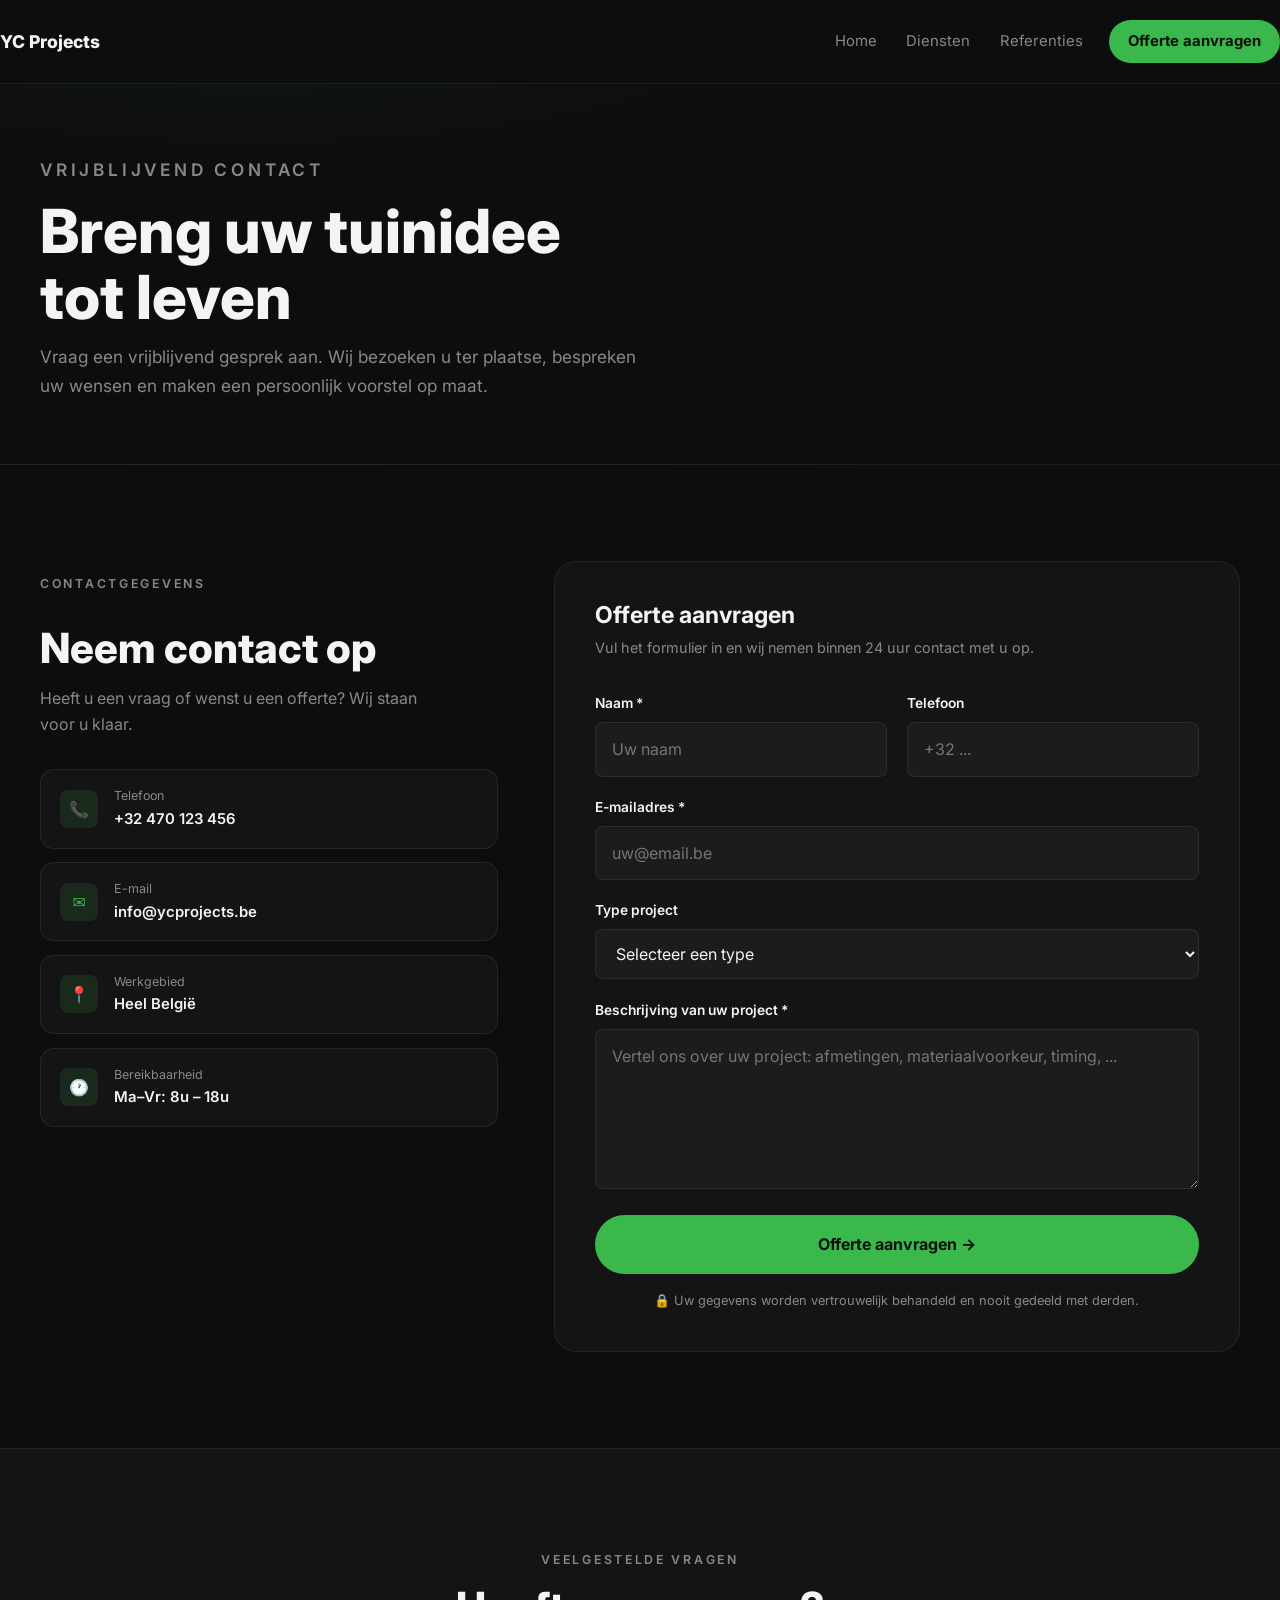
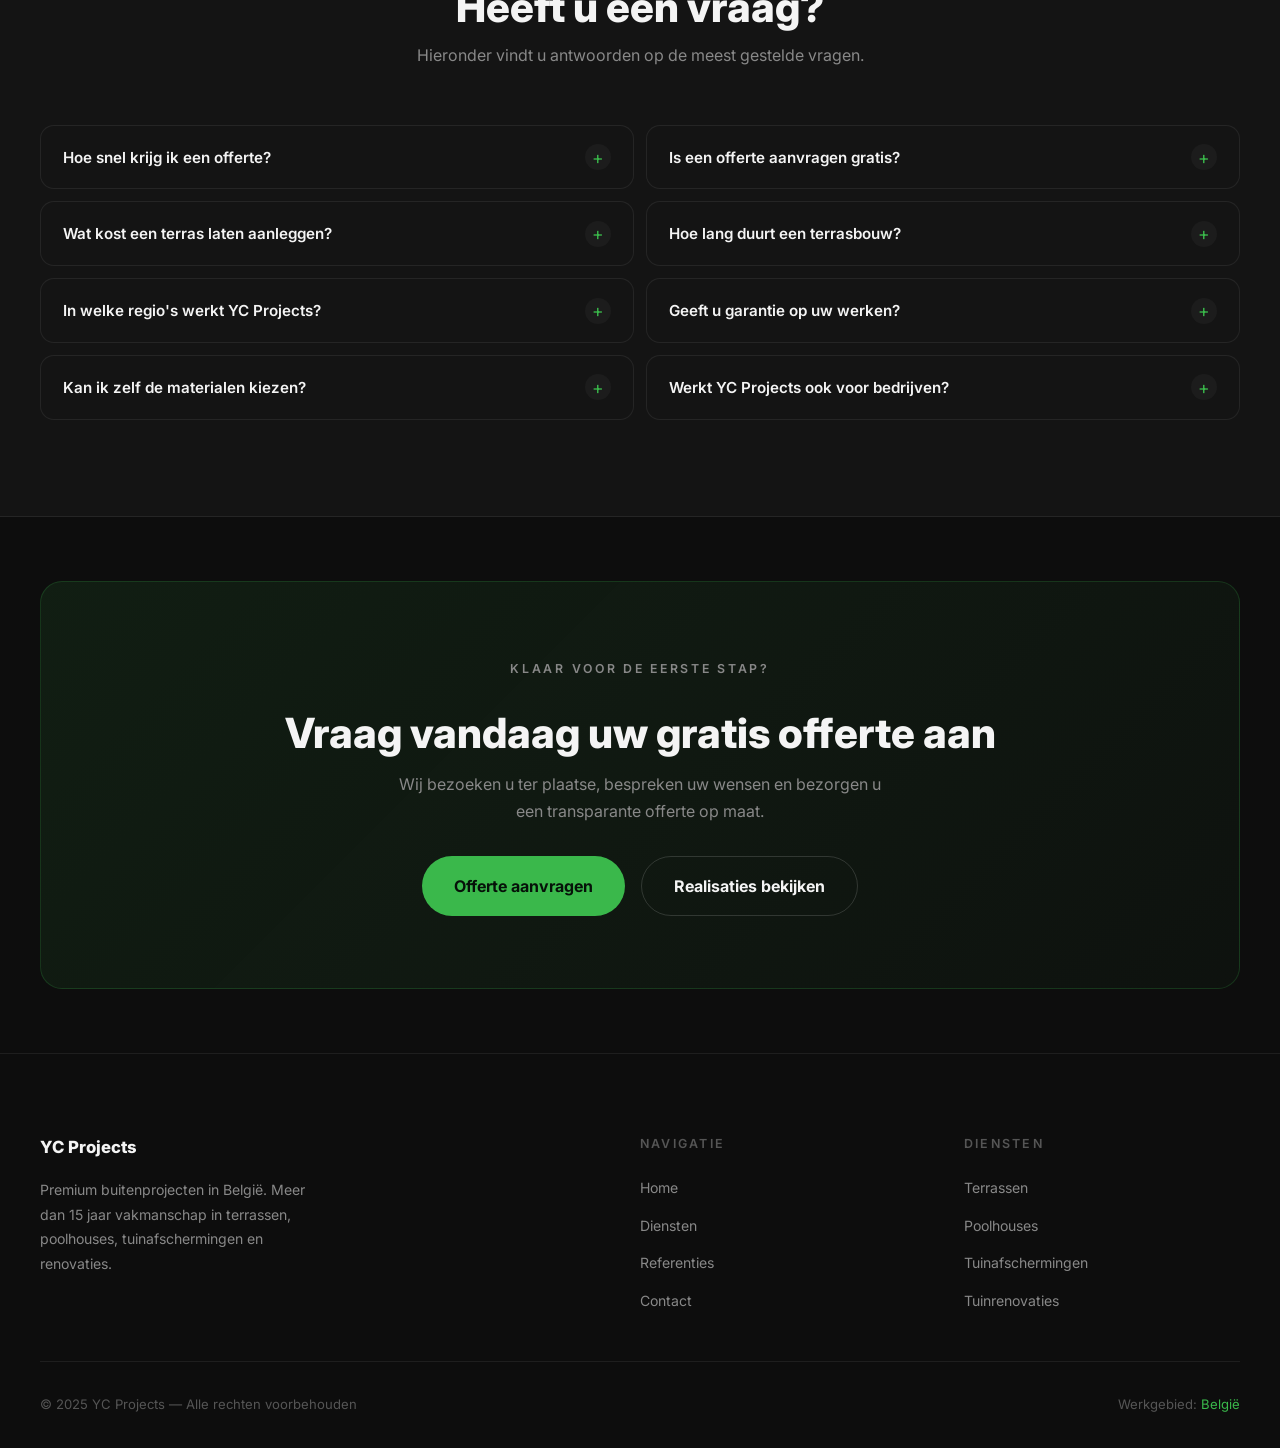
==== commit b91cd6f2: "Logo 60px, nav #0D0D0D vast, encoding hersteld" ====
--- a/contact.html
+++ b/contact.html
@@ -45,45 +45,30 @@
     <section class="section">
       <div class="container">
         <div class="contact-grid">
-
-          <!-- CONTACT INFO -->
           <div class="contact-info reveal">
             <p class="eyebrow">Contactgegevens</p>
             <h2>Neem contact op</h2>
-            <p>Heeft u een vraag of wenst u een offerte? Wij staan voor u klaar. Vul het formulier in of neem direct contact op.</p>
+            <p>Heeft u een vraag of wenst u een offerte? Wij staan voor u klaar.</p>
             <div class="contact-details">
               <div class="c-detail">
                 <div class="c-icon">📞</div>
-                <div>
-                  <p class="c-label">Telefoon</p>
-                  <p class="c-value">+32 470 123 456</p>
-                </div>
+                <div><p class="c-label">Telefoon</p><p class="c-value">+32 470 123 456</p></div>
               </div>
               <div class="c-detail">
                 <div class="c-icon">✉️</div>
-                <div>
-                  <p class="c-label">E-mail</p>
-                  <p class="c-value">info@ycprojects.be</p>
-                </div>
+                <div><p class="c-label">E-mail</p><p class="c-value">info@ycprojects.be</p></div>
               </div>
               <div class="c-detail">
                 <div class="c-icon">📍</div>
-                <div>
-                  <p class="c-label">Werkgebied</p>
-                  <p class="c-value">Heel België</p>
-                </div>
+                <div><p class="c-label">Werkgebied</p><p class="c-value">Heel België</p></div>
               </div>
               <div class="c-detail">
                 <div class="c-icon">🕐</div>
-                <div>
-                  <p class="c-label">Bereikbaarheid</p>
-                  <p class="c-value">Ma–Vr: 8u – 18u</p>
-                </div>
+                <div><p class="c-label">Bereikbaarheid</p><p class="c-value">Ma–Vr: 8u – 18u</p></div>
               </div>
             </div>
           </div>
 
-          <!-- CONTACT FORM -->
           <div class="form-card reveal" data-delay="0.08" id="contact-form">
             <h3>Offerte aanvragen</h3>
             <p>Vul het formulier in en wij nemen binnen 24 uur contact met u op.</p>
@@ -123,57 +108,30 @@
               <p class="form-note">🔒 Uw gegevens worden vertrouwelijk behandeld en nooit gedeeld met derden.</p>
             </form>
           </div>
-
         </div>
       </div>
     </section>
 
-    <!-- FAQ -->
     <section class="section section-dark">
       <div class="container">
         <div class="section-header reveal">
           <p class="eyebrow">Veelgestelde vragen</p>
           <h2>Heeft u een vraag?</h2>
-          <p>Hieronder vindt u antwoorden op de meest gestelde vragen. Staat uw vraag er niet bij? Neem gerust contact op.</p>
+          <p>Hieronder vindt u antwoorden op de meest gestelde vragen.</p>
         </div>
         <div class="faq-grid">
-          <div class="faq-item reveal" data-delay="0.05">
-            <button class="faq-q">Hoe snel krijg ik een offerte? <span class="faq-icon">+</span></button>
-            <div class="faq-a"><p>Na uw aanvraag plannen wij een vrijblijvend bezoek ter plaatse. Binnen 5 werkdagen na het bezoek ontvangt u een gedetailleerde offerte op maat.</p></div>
-          </div>
-          <div class="faq-item reveal" data-delay="0.08">
-            <button class="faq-q">Is een offerte aanvragen gratis? <span class="faq-icon">+</span></button>
-            <div class="faq-a"><p>Ja, een offerte aanvragen is volledig gratis en vrijblijvend. Er zijn geen kosten verbonden aan het intakegesprek of de opmaak van de offerte.</p></div>
-          </div>
-          <div class="faq-item reveal" data-delay="0.05">
-            <button class="faq-q">Wat kost een terras laten aanleggen? <span class="faq-icon">+</span></button>
-            <div class="faq-a"><p>De prijs varieert naargelang materiaal, oppervlakte en complexiteit. Een houten terras start rond €80/m², composiet en hardsteen liggen hoger. Vraag een offerte aan voor een exacte prijs.</p></div>
-          </div>
-          <div class="faq-item reveal" data-delay="0.08">
-            <button class="faq-q">Hoe lang duurt een terrasbouw? <span class="faq-icon">+</span></button>
-            <div class="faq-a"><p>Een standaard terras van 30–50 m² wordt in 2 à 4 werkdagen gerealiseerd. Bij grotere of complexere projecten loopt de uitvoeringstijd op tot 1 à 2 weken.</p></div>
-          </div>
-          <div class="faq-item reveal" data-delay="0.05">
-            <button class="faq-q">In welke regio's werkt YC Projects? <span class="faq-icon">+</span></button>
-            <div class="faq-a"><p>Wij zijn actief in heel België, met de nadruk op Vlaanderen. Neem gerust contact op en wij bekijken samen de mogelijkheden voor uw locatie.</p></div>
-          </div>
-          <div class="faq-item reveal" data-delay="0.08">
-            <button class="faq-q">Geeft u garantie op uw werken? <span class="faq-icon">+</span></button>
-            <div class="faq-a"><p>Ja, wij geven garantie op al onze werken. De garantieperiode wordt vastgelegd in de overeenkomst en verschilt naargelang het type werk en de gebruikte materialen.</p></div>
-          </div>
-          <div class="faq-item reveal" data-delay="0.05">
-            <button class="faq-q">Kan ik zelf de materialen kiezen? <span class="faq-icon">+</span></button>
-            <div class="faq-a"><p>Absoluut. Tijdens het intakegesprek bespreken wij alle mogelijkheden en adviseren wij u over de beste keuze voor uw project, budget en stijl. U maakt steeds de finale keuze.</p></div>
-          </div>
-          <div class="faq-item reveal" data-delay="0.08">
-            <button class="faq-q">Werkt YC Projects ook voor bedrijven? <span class="faq-icon">+</span></button>
-            <div class="faq-a"><p>Ja, wij realiseren ook projecten voor bedrijven, kantoren en handelspanden. Neem contact op voor een gepersonaliseerde offerte voor uw zakelijk project.</p></div>
-          </div>
+          <div class="faq-item reveal" data-delay="0.05"><button class="faq-q">Hoe snel krijg ik een offerte? <span class="faq-icon">+</span></button><div class="faq-a"><p>Na uw aanvraag plannen wij een vrijblijvend bezoek ter plaatse. Binnen 5 werkdagen na het bezoek ontvangt u een gedetailleerde offerte op maat.</p></div></div>
+          <div class="faq-item reveal" data-delay="0.08"><button class="faq-q">Is een offerte aanvragen gratis? <span class="faq-icon">+</span></button><div class="faq-a"><p>Ja, een offerte aanvragen is volledig gratis en vrijblijvend. Er zijn geen kosten verbonden aan het intakegesprek of de opmaak van de offerte.</p></div></div>
+          <div class="faq-item reveal" data-delay="0.05"><button class="faq-q">Wat kost een terras laten aanleggen? <span class="faq-icon">+</span></button><div class="faq-a"><p>De prijs varieert naargelang materiaal, oppervlakte en complexiteit. Een houten terras start rond €80/m². Vraag een offerte aan voor een exacte prijs.</p></div></div>
+          <div class="faq-item reveal" data-delay="0.08"><button class="faq-q">Hoe lang duurt een terrasbouw? <span class="faq-icon">+</span></button><div class="faq-a"><p>Een standaard terras van 30–50 m² wordt in 2 à 4 werkdagen gerealiseerd. Bij grotere projecten loopt de uitvoeringstijd op tot 1 à 2 weken.</p></div></div>
+          <div class="faq-item reveal" data-delay="0.05"><button class="faq-q">In welke regio's werkt YC Projects? <span class="faq-icon">+</span></button><div class="faq-a"><p>Wij zijn actief in heel België, met de nadruk op Vlaanderen. Neem gerust contact op en wij bekijken samen de mogelijkheden.</p></div></div>
+          <div class="faq-item reveal" data-delay="0.08"><button class="faq-q">Geeft u garantie op uw werken? <span class="faq-icon">+</span></button><div class="faq-a"><p>Ja, wij geven garantie op al onze werken. De garantieperiode wordt vastgelegd in de overeenkomst.</p></div></div>
+          <div class="faq-item reveal" data-delay="0.05"><button class="faq-q">Kan ik zelf de materialen kiezen? <span class="faq-icon">+</span></button><div class="faq-a"><p>Absoluut. Tijdens het intakegesprek bespreken wij alle mogelijkheden en adviseren wij u over de beste keuze voor uw project en budget.</p></div></div>
+          <div class="faq-item reveal" data-delay="0.08"><button class="faq-q">Werkt YC Projects ook voor bedrijven? <span class="faq-icon">+</span></button><div class="faq-a"><p>Ja, wij realiseren ook projecten voor bedrijven en handelspanden. Neem contact op voor een gepersonaliseerde offerte.</p></div></div>
         </div>
       </div>
     </section>
 
-    <!-- CTA -->
     <section class="section-sm">
       <div class="container">
         <div class="cta-banner reveal">
--- a/styles.css
+++ b/styles.css
@@ -17,7 +17,7 @@
   --radius:     14px;
   --radius-l:   22px;
   --max-w:      1200px;
-  --nav-h:      76px;
+  --nav-h:      84px;
 }
 
 /* ── Reset ── */
@@ -92,13 +92,10 @@
   height: var(--nav-h);
   display: flex;
   align-items: center;
-  background: rgba(13,13,13,0.82);
-  backdrop-filter: blur(18px);
-  -webkit-backdrop-filter: blur(18px);
+  background: #0D0D0D;
   border-bottom: 1px solid var(--border);
-  transition: background 0.3s;
-}
-.site-header.scrolled { background: rgba(13,13,13,0.96); }
+}
+.site-header.scrolled { background: #0D0D0D; }
 
 .header-inner {
   display: flex;
@@ -109,7 +106,7 @@
 }
 
 .logo-link { display: flex; align-items: center; gap: 0.5rem; }
-.logo { height: 36px; width: auto; }
+.logo { height: 60px; width: auto; display: block; }
 .logo-text { font-weight: 800; font-size: 1.1rem; }
 
 .site-nav { display: flex; align-items: center; gap: 0.15rem; }
@@ -576,7 +573,8 @@
 }
 
 @media (max-width: 768px) {
-  :root { --nav-h: 68px; }
+  :root { --nav-h: 76px; }
+  .logo { height: 48px; }
   .section { padding: 3.5rem 0; }
   h1 { font-size: clamp(1.9rem,7vw,2.6rem); }
   .grid-2, .grid-3 { grid-template-columns: 1fr; }
